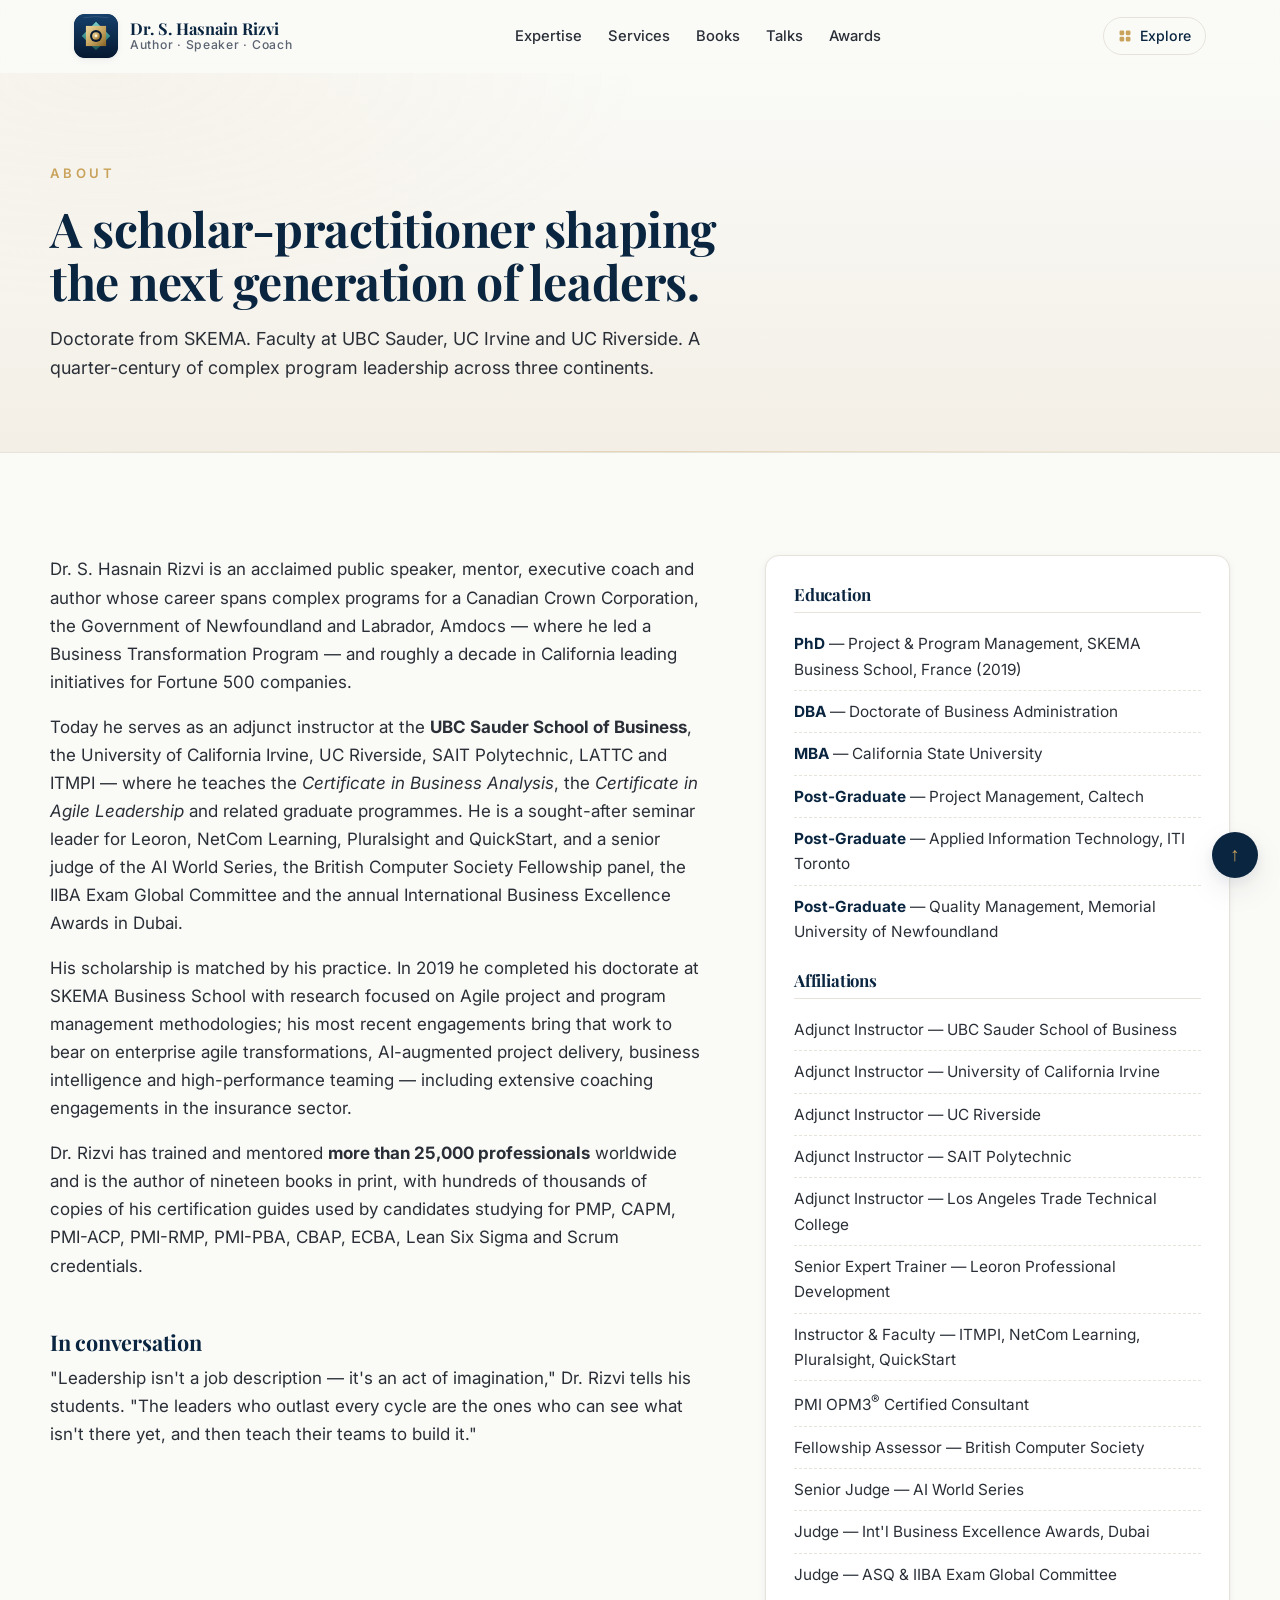
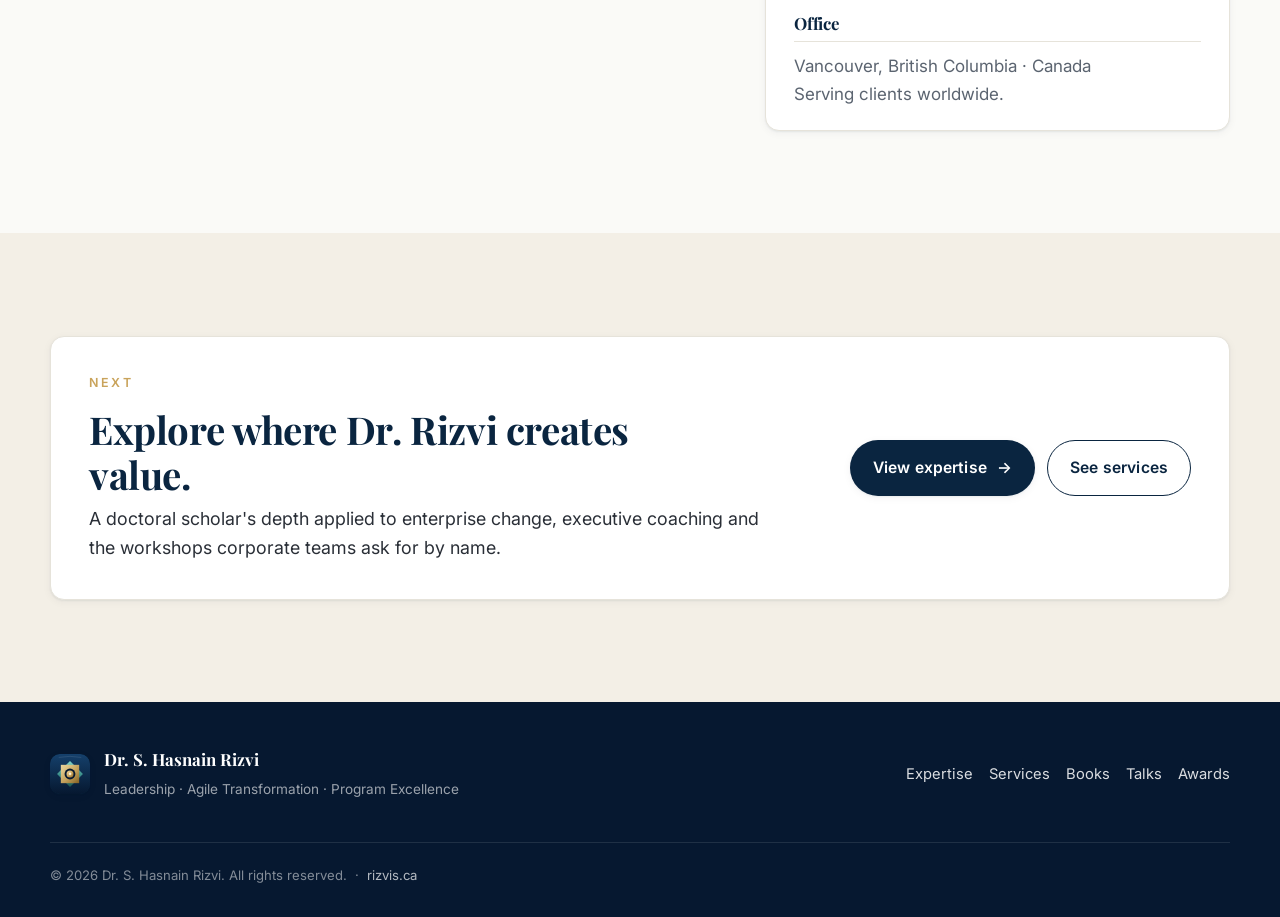
==== about.html @ 198a0bcc "Initial commit: Dr. S. Hasnain Rizvi professional website A 7-page static site for Dr. S. Hasnain Ri" ====
<!doctype html>
<html lang="en">
<head>
  <meta charset="utf-8" />
  <meta name="viewport" content="width=device-width, initial-scale=1, viewport-fit=cover" />
  <meta name="theme-color" content="#0a2540" />
  <title>About — Dr. S. Hasnain Rizvi</title>
  <meta name="description" content="The full biography of Dr. S. Hasnain Rizvi — doctoral scholar, executive coach and adjunct instructor at UBC Sauder, UC Irvine and UC Riverside." />
  <meta property="og:type" content="profile" />
  <meta property="og:title" content="About — Dr. S. Hasnain Rizvi" />
  <meta property="og:description" content="Scholar-practitioner shaping the next generation of leaders." />
  <meta property="og:url" content="https://rizvis.ca/about.html" />
  <meta property="og:image" content="https://rizvis.ca/assets/portrait.png" />
  <meta name="twitter:card" content="summary_large_image" />
  <link rel="icon" href="assets/logo.svg" />
  <link rel="preconnect" href="https://fonts.googleapis.com" />
  <link rel="preconnect" href="https://fonts.gstatic.com" crossorigin />
  <link href="https://fonts.googleapis.com/css2?family=Playfair+Display:wght@500;600;700;800&family=Inter:wght@300;400;500;600;700&display=swap" rel="stylesheet" />
  <link rel="stylesheet" href="styles.css" />
</head>
<body class="page-about">

<a class="skip" href="#main">Skip to main content</a>

<header class="nav" id="nav">
  <div class="nav__inner">
    <a class="brand" href="index.html" aria-label="Dr. S. Hasnain Rizvi — home">
      <span class="brand__mark"><img class="brand__mark__img" src="assets/logo.svg" alt="" aria-hidden="true" /></span>
      <span class="brand__text">
        <span class="brand__name">Dr. S. Hasnain Rizvi</span>
        <span class="brand__sub">Author &middot; Speaker &middot; Coach</span>
      </span>
    </a>
    <nav class="nav__links" aria-label="Primary">
      <a href="expertise.html">Expertise</a>
      <a href="services.html">Services</a>
      <a href="books.html">Books</a>
      <a href="talks.html">Talks</a>
      <a href="awards.html">Awards</a>
    </nav>
    <button class="nav__explore" type="button" aria-label="Open site explorer" aria-expanded="false" aria-controls="explore-overlay"><svg viewBox="0 0 18 18" aria-hidden="true"><rect x="2" y="2" width="6" height="6" rx="1.5"/><rect x="10" y="2" width="6" height="6" rx="1.5"/><rect x="2" y="10" width="6" height="6" rx="1.5"/><rect x="10" y="10" width="6" height="6" rx="1.5"/></svg><span class="nav__explore-label">Explore</span></button>
    <button class="nav__burger" aria-label="Open menu" aria-expanded="false" aria-controls="mobile-menu">
      <span></span><span></span><span></span>
    </button>
  </div>
  <div class="mobile-menu" id="mobile-menu" hidden>
    <a href="expertise.html">Expertise</a>
    <a href="services.html">Services</a>
    <a href="books.html">Books</a>
    <a href="talks.html">Talks</a>
    <a href="awards.html">Awards</a>
  </div>
</header>

<main id="main">

<section class="page-hero">
  <div class="page-hero__inner">
    <p class="eyebrow">About</p>
    <h1>A scholar-practitioner shaping the next generation of leaders.</h1>
    <p class="lead">Doctorate from SKEMA. Faculty at UBC Sauder, UC Irvine and UC Riverside. A quarter-century of complex program leadership across three continents.</p>
  </div>
</section>

<section class="section section--about">
  <div class="section__inner two-col">
    <div class="col-left">
      <p>
        Dr. S. Hasnain Rizvi is an acclaimed public speaker, mentor, executive coach and
        author whose career spans complex programs for a Canadian Crown Corporation,
        the Government of Newfoundland and Labrador, Amdocs — where he led a
        Business Transformation Program — and roughly a decade in California leading
        initiatives for Fortune 500 companies.
      </p>
      <p>
        Today he serves as an adjunct instructor at the <strong>UBC Sauder School of
        Business</strong>, the University of California Irvine, UC Riverside, SAIT
        Polytechnic, LATTC and ITMPI — where he teaches the <em>Certificate in
        Business Analysis</em>, the <em>Certificate in Agile Leadership</em> and
        related graduate programmes. He is a sought-after seminar leader for Leoron,
        NetCom Learning, Pluralsight and QuickStart, and a senior judge of the
        AI World Series, the British Computer Society Fellowship panel, the IIBA
        Exam Global Committee and the annual International Business Excellence
        Awards in Dubai.
      </p>
      <p>
        His scholarship is matched by his practice. In 2019 he completed his doctorate
        at SKEMA Business School with research focused on Agile project and program
        management methodologies; his most recent engagements bring that work to bear
        on enterprise agile transformations, AI-augmented project delivery, business
        intelligence and high-performance teaming — including extensive coaching
        engagements in the insurance sector.
      </p>
      <p>
        Dr. Rizvi has trained and mentored <strong>more than 25,000 professionals</strong>
        worldwide and is the author of nineteen books in print, with hundreds of
        thousands of copies of his certification guides used by candidates studying
        for PMP, CAPM, PMI-ACP, PMI-RMP, PMI-PBA, CBAP, ECBA, Lean Six Sigma and
        Scrum credentials.
      </p>

      <h3 class="subhead">In conversation</h3>
      <p>"Leadership isn't a job description — it's an act of imagination," Dr. Rizvi
      tells his students. "The leaders who outlast every cycle are the ones who can
      see what isn't there yet, and then teach their teams to build it."</p>
    </div>

    <aside class="col-right card">
      <h3 class="card__title">Education</h3>
      <ul class="card__list">
        <li><strong>PhD</strong> — Project &amp; Program Management, SKEMA Business School, France (2019)</li>
        <li><strong>DBA</strong> — Doctorate of Business Administration</li>
        <li><strong>MBA</strong> — California State University</li>
        <li><strong>Post-Graduate</strong> — Project Management, Caltech</li>
        <li><strong>Post-Graduate</strong> — Applied Information Technology, ITI Toronto</li>
        <li><strong>Post-Graduate</strong> — Quality Management, Memorial University of Newfoundland</li>
      </ul>

      <h3 class="card__title">Affiliations</h3>
      <ul class="card__list">
        <li>Adjunct Instructor — UBC Sauder School of Business</li>
        <li>Adjunct Instructor — University of California Irvine</li>
        <li>Adjunct Instructor — UC Riverside</li>
        <li>Adjunct Instructor — SAIT Polytechnic</li>
        <li>Adjunct Instructor — Los Angeles Trade Technical College</li>
        <li>Senior Expert Trainer — Leoron Professional Development</li>
        <li>Instructor &amp; Faculty — ITMPI, NetCom Learning, Pluralsight, QuickStart</li>
        <li>PMI OPM3<sup>®</sup> Certified Consultant</li>
        <li>Fellowship Assessor — British Computer Society</li>
        <li>Senior Judge — AI World Series</li>
        <li>Judge — Int'l Business Excellence Awards, Dubai</li>
        <li>Judge — ASQ &amp; IIBA Exam Global Committee</li>
      </ul>

      <h3 class="card__title">Office</h3>
      <p class="muted" style="margin:0">Vancouver, British Columbia &middot; Canada<br/>Serving clients worldwide.</p>
    </aside>
  </div>
</section>

<section class="section section--bigcta">
  <div class="section__inner bigcta">
    <div>
      <p class="section__eyebrow">Next</p>
      <h2 class="section__title">Explore where Dr. Rizvi creates value.</h2>
      <p class="lead">A doctoral scholar's depth applied to enterprise change, executive coaching and the workshops corporate teams ask for by name.</p>
    </div>
    <div class="bigcta__buttons">
      <a class="btn btn--primary" href="expertise.html">View expertise <span aria-hidden="true">→</span></a>
      <a class="btn btn--ghost" href="services.html">See services</a>
    </div>
  </div>
</section>

</main>

<footer class="footer">
  <div class="footer__inner">
    <div class="footer__brand">
      <span class="brand__mark"><img class="brand__mark__img" src="assets/logo.svg" alt="" aria-hidden="true" /></span>
      <div>
        <strong>Dr. S. Hasnain Rizvi</strong>
        <span>Leadership &middot; Agile Transformation &middot; Program Excellence</span>
      </div>
    </div>
    <nav class="footer__nav" aria-label="Footer">
      <a href="expertise.html">Expertise</a>
      <a href="services.html">Services</a>
      <a href="books.html">Books</a>
      <a href="talks.html">Talks</a>
      <a href="awards.html">Awards</a>
    </nav>
    <p class="footer__copy">© <span id="year">2026</span> Dr. S. Hasnain Rizvi. All rights reserved. &nbsp;·&nbsp; <a href="https://rizvis.ca/" target="_blank" rel="noopener">rizvis.ca</a></p>
  </div>
</footer>

<!-- EXPLORE OVERLAY -->
<div class="explore-overlay" id="explore-overlay" hidden role="dialog" aria-modal="true" aria-labelledby="explore-title">
  <div class="explore-overlay__backdrop" data-explore-close></div>
  <div class="explore-overlay__panel" role="document">
    <div class="explore-overlay__head">
      <p class="eyebrow">Explore</p>
      <h2 id="explore-title">A site organised the way Dr. Rizvi works.</h2>
      <button class="explore-overlay__close" type="button" data-explore-close aria-label="Close explorer">&times;</button>
    </div>
    <p class="explore-overlay__lede">Every chapter of the practice has its own page. Pick where you want to start.</p>
    <div class="explore-grid grid grid--3">      <a class="explore-card" href="services.html">
        <p class="eyebrow">Services</p>
        <h3>Five ways to engage.</h3>
        <p>Keynotes, corporate training, executive mentorship, advisory work and certification cohorts &mdash; tailored to your audience.</p>
        <span class="explore-card__link">See how to engage &rarr;</span>
      </a>
      <a class="explore-card" href="books.html">
        <p class="eyebrow">Books</p>
        <h3>Nineteen titles &amp; counting.</h3>
        <p>From <em>Appreciative Inquiry</em> and <em>Emotional Intelligence for PMs</em> to the industry-standard PMP, CAPM, PMI-RMP and ACP prep guides.</p>
        <span class="explore-card__link">Browse the library &rarr;</span>
      </a>
      <a class="explore-card" href="talks.html">
        <p class="eyebrow">Talks</p>
        <h3>On stage &amp; on screen.</h3>
        <p>Featured speaker at PMI Houston, JAH Talk Show, AI World Series, and a growing video archive on YouTube.</p>
        <span class="explore-card__link">Watch the talks &rarr;</span>
      </a>
      <a class="explore-card" href="expertise.html">
        <p class="eyebrow">Expertise</p>
        <h3>Where Dr. Rizvi creates value.</h3>
        <p>Leadership and culture, agile and digital transformation, program excellence, business analysis, risk and executive coaching.</p>
        <span class="explore-card__link">Map the practice &rarr;</span>
      </a>
      <a class="explore-card" href="awards.html">
        <p class="eyebrow">Awards</p>
        <h3>Recognised by the profession.</h3>
        <p>AI World Series, International Business Excellence Awards Dubai, British Computer Society Fellowship, PMI OPM3 consultant.</p>
        <span class="explore-card__link">See the recognition &rarr;</span>
      </a>
    </div>
  </div>
</div>


<button class="to-top" id="toTop" aria-label="Back to top" hidden>↑</button>
<script src="script.js" defer></script>
</body>
</html>
---- styles.css ----
/* ---------------------------------------------------------------
   Dr. S. Hasnain Rizvi — editorial professional theme
   --------------------------------------------------------------- */

:root {
  --navy:       #0a2540;
  --navy-2:     #112e4f;
  --navy-deep:  #061830;
  --gold:       #c9a35b;
  --gold-soft:  #e3c98e;
  --ink:        #15181d;
  --ink-soft:   #2a2f37;
  --muted:      #5b6470;
  --line:       #e6e3da;
  --paper:      #fafaf7;
  --paper-2:    #f3efe6;
  --white:      #ffffff;
  --shadow-sm:  0 1px 2px rgba(10,37,64,.06), 0 2px 8px rgba(10,37,64,.05);
  --shadow-md:  0 4px 14px rgba(10,37,64,.08), 0 12px 32px rgba(10,37,64,.08);
  --shadow-lg:  0 24px 60px rgba(10,37,64,.18);
  --radius:     14px;
  --radius-sm:  8px;
  --maxw:       1180px;
  --serif:      "Playfair Display", "Iowan Old Style", Georgia, "Times New Roman", serif;
  --sans:       "Inter", -apple-system, BlinkMacSystemFont, "Segoe UI", Roboto, "Helvetica Neue", Arial, sans-serif;
}

* { box-sizing: border-box; }
html { scroll-behavior: smooth; }
@media (prefers-reduced-motion: reduce) {
  html { scroll-behavior: auto; }
  * { animation: none !important; transition: none !important; }
}

body {
  margin: 0;
  background: var(--paper);
  color: var(--ink);
  font-family: var(--sans);
  font-size: 17px;
  line-height: 1.65;
  -webkit-font-smoothing: antialiased;
  text-rendering: optimizeLegibility;
}

img, iframe { max-width: 100%; display: block; }
a { color: var(--navy); text-decoration: none; transition: color .2s ease; }
a:hover { color: var(--gold); }

:focus-visible {
  outline: 2px solid var(--gold);
  outline-offset: 3px;
  border-radius: 4px;
}

.skip {
  position: absolute; left: -9999px; top: auto;
  background: var(--navy); color: var(--white);
  padding: 10px 14px; border-radius: 6px;
  z-index: 1000;
}
.skip:focus { left: 16px; top: 16px; }

/* ---------- Typography ---------- */
h1, h2, h3 { font-family: var(--serif); font-weight: 700; color: var(--navy); letter-spacing: -0.01em; }
h1 { font-size: clamp(2.2rem, 4.6vw, 3.6rem); line-height: 1.08; margin: 0 0 .6em; }
h2 { font-size: clamp(1.7rem, 3vw, 2.4rem); line-height: 1.15; margin: 0 0 .5em; }
h3 { font-size: 1.25rem; line-height: 1.3; margin: 0 0 .4em; }
p  { margin: 0 0 1em; color: var(--ink-soft); }
.lead { font-size: 1.12rem; color: var(--ink-soft); max-width: 62ch; }
.muted { color: var(--muted); }
.accent { color: var(--gold); }
em { font-style: italic; color: inherit; }

/* ---------- Layout helpers ---------- */
.section { padding: clamp(56px, 8vw, 110px) 24px; position: relative; }
.section__inner { max-width: var(--maxw); margin: 0 auto; }
.section__eyebrow {
  font-family: var(--sans); font-size: .78rem;
  letter-spacing: .22em; text-transform: uppercase;
  color: var(--gold); font-weight: 600;
  margin: 0 0 14px;
}
.section__title { max-width: 22ch; }
.subhead { margin-top: 48px; font-family: var(--serif); font-size: 1.35rem; color: var(--navy); }

.two-col {
  display: grid; gap: clamp(28px, 5vw, 64px);
  grid-template-columns: 1.4fr 1fr; align-items: start;
}
.two-col--reverse { grid-template-columns: 1.1fr 1fr; }
@media (max-width: 880px) {
  .two-col, .two-col--reverse { grid-template-columns: 1fr; }
}

/* ---------- Navigation ---------- */
.nav {
  position: sticky; top: 0; z-index: 50;
  background: rgba(250,250,247,.85);
  backdrop-filter: saturate(160%) blur(10px);
  -webkit-backdrop-filter: saturate(160%) blur(10px);
  border-bottom: 1px solid transparent;
  transition: background .25s ease, border-color .25s ease, box-shadow .25s ease;
}
.nav.is-scrolled {
  background: rgba(250,250,247,.94);
  border-bottom-color: var(--line);
  box-shadow: var(--shadow-sm);
}
.nav__inner {
  max-width: var(--maxw);
  margin: 0 auto;
  display: flex; align-items: center; justify-content: space-between;
  padding: 14px 24px;
  gap: 24px;
}
.brand {
  display: inline-flex; align-items: center; gap: 12px; color: var(--navy);
}
.brand__mark {
  display: inline-grid; place-items: center;
  width: 44px; height: 44px;
  border-radius: 11px;
  background: var(--navy); /* fallback in case SVG fails to load */
  box-shadow: var(--shadow-sm);
  overflow: hidden;
  flex-shrink: 0;
}
.brand__mark__img {
  width: 100%; height: 100%; display: block;
}
.brand__text { display: flex; flex-direction: column; line-height: 1.1; }
.brand__name { font-family: var(--serif); font-weight: 700; font-size: 1.02rem; color: var(--navy); }
.brand__sub { font-size: .76rem; letter-spacing: .06em; color: var(--muted); font-weight: 500; }

.nav__links { display: flex; align-items: center; gap: 26px; }
.nav__links a {
  font-size: .92rem; font-weight: 500; color: var(--ink-soft);
  position: relative;
}
.nav__links a:hover { color: var(--navy); }
.nav__links a::after {
  content: ""; position: absolute; left: 0; right: 0; bottom: -8px;
  height: 2px; background: var(--gold); transform: scaleX(0); transform-origin: left;
  transition: transform .25s ease;
}
.nav__links a:hover::after { transform: scaleX(1); }

.nav__cta {
  background: var(--navy); color: var(--white) !important;
  padding: 10px 18px; border-radius: 999px;
  font-weight: 600 !important; font-size: .9rem;
}
.nav__cta::after { display: none; }
.nav__cta:hover { background: var(--navy-2); }

.nav__explore {
  display: inline-flex; align-items: center; gap: 8px;
  height: 38px; padding: 0 14px;
  background: transparent; color: var(--navy);
  border: 1px solid var(--line); border-radius: 999px;
  cursor: pointer; font: inherit; font-size: .88rem; font-weight: 500;
  transition: background .2s ease, border-color .2s ease, color .2s ease;
}
.nav__explore:hover { background: var(--navy); color: var(--white); border-color: var(--navy); }
.nav__explore:hover svg { fill: var(--gold); }
.nav__explore svg { width: 14px; height: 14px; fill: var(--gold); transition: fill .2s ease; }
.nav__explore[aria-expanded="true"] { background: var(--navy); color: var(--white); }
.nav__explore[aria-expanded="true"] svg { fill: var(--gold); }

.nav__burger {
  display: none; background: none; border: 0;
  width: 40px; height: 40px; cursor: pointer; padding: 8px;
}
.nav__burger span {
  display: block; height: 2px; background: var(--navy);
  margin: 5px 0; transition: transform .25s ease, opacity .25s ease;
}
.nav__burger[aria-expanded="true"] span:nth-child(1) { transform: translateY(7px) rotate(45deg); }
.nav__burger[aria-expanded="true"] span:nth-child(2) { opacity: 0; }
.nav__burger[aria-expanded="true"] span:nth-child(3) { transform: translateY(-7px) rotate(-45deg); }

@media (max-width: 880px) {
  .nav__links { display: none; }
  .nav__burger { display: block; }
  .nav__explore-label { display: none; }
  .nav__explore { padding: 0 10px; height: 36px; }
}

.mobile-menu {
  position: fixed; inset: 64px 0 auto 0;
  background: var(--paper);
  border-bottom: 1px solid var(--line);
  padding: 12px 24px 24px;
  display: flex; flex-direction: column; gap: 4px;
  box-shadow: var(--shadow-md);
  z-index: 49;
}
.mobile-menu[hidden] { display: none; }
.mobile-menu a {
  display: block; padding: 14px 4px; font-size: 1.05rem;
  color: var(--ink); border-bottom: 1px solid var(--line);
}
.mobile-menu a:last-child { border-bottom: 0; }
.mobile-menu__cta {
  margin-top: 12px; text-align: center;
  background: var(--navy); color: var(--white) !important;
  border-radius: 999px; padding: 14px 18px !important; border: 0 !important;
}

/* ---------- Buttons ---------- */
.btn {
  display: inline-flex; align-items: center; gap: 10px;
  padding: 14px 22px; border-radius: 999px;
  font-weight: 600; font-size: .98rem; letter-spacing: .01em;
  cursor: pointer; border: 1px solid transparent;
  transition: transform .15s ease, background .2s ease, color .2s ease, border-color .2s ease, box-shadow .2s ease;
}
.btn--primary { background: var(--navy); color: var(--white); box-shadow: var(--shadow-sm); }
.btn--primary:hover { background: var(--gold); color: var(--navy); transform: translateY(-1px); }
.btn--ghost { background: transparent; color: var(--navy); border-color: var(--navy); }
.btn--ghost:hover { background: var(--navy); color: var(--white); }
.btn--lg { padding: 16px 26px; font-size: 1rem; }
.btn--small { padding: 9px 14px; font-size: .85rem; border-radius: 8px; }
.btn--small.btn--ghost { padding: 8px 13px; }

/* ---------- HERO ---------- */
.hero {
  position: relative;
  padding: clamp(56px, 9vw, 120px) 24px clamp(56px, 8vw, 110px);
  overflow: hidden;
  background:
    radial-gradient(1100px 540px at 8% 0%, rgba(201,163,91,.12), transparent 60%),
    radial-gradient(900px 540px at 100% 100%, rgba(10,37,64,.07), transparent 60%),
    linear-gradient(180deg, var(--paper) 0%, var(--paper-2) 100%);
}
.hero__bg {
  position: absolute; inset: 0;
  background-image:
    linear-gradient(transparent 95%, rgba(10,37,64,.06) 95%),
    linear-gradient(90deg, transparent 95%, rgba(10,37,64,.06) 95%);
  background-size: 60px 60px;
  mask-image: radial-gradient(60% 60% at 50% 40%, #000 60%, transparent 100%);
  -webkit-mask-image: radial-gradient(60% 60% at 50% 40%, #000 60%, transparent 100%);
  pointer-events: none;
  opacity: .55;
}
.hero__inner {
  max-width: var(--maxw); margin: 0 auto;
  display: grid; grid-template-columns: 1.3fr 1fr; gap: clamp(36px, 6vw, 80px);
  align-items: center; position: relative;
}
@media (max-width: 940px) { .hero__inner { grid-template-columns: 1fr; } }

.eyebrow {
  font-family: var(--sans);
  font-size: .82rem; letter-spacing: .26em; text-transform: uppercase;
  color: var(--gold); font-weight: 600; margin: 0 0 18px;
}
.hero__title { color: var(--navy); }
.hero__lede { font-size: 1.18rem; color: var(--ink-soft); max-width: 60ch; margin-top: 6px; }
.hero__cta { display: flex; flex-wrap: wrap; gap: 14px; margin: 28px 0 22px; }
.hero__badges {
  list-style: none; padding: 0; margin: 18px 0 0;
  display: flex; flex-wrap: wrap; gap: 8px 18px;
  font-size: .9rem; color: var(--muted);
}
.hero__badges li { position: relative; padding-left: 14px; }
.hero__badges li::before {
  content: ""; position: absolute; left: 0; top: 9px;
  width: 6px; height: 6px; background: var(--gold); border-radius: 50%;
}

.hero__portrait { display: grid; place-items: center; }
.portrait {
  position: relative;
  width: min(420px, 100%); aspect-ratio: 4/5;
  border-radius: 18px;
  background:
    linear-gradient(160deg, var(--navy-2), var(--navy) 60%, var(--navy-deep));
  box-shadow: var(--shadow-lg);
  overflow: hidden;
  isolation: isolate;
}
.portrait img {
  width: 100%; height: 100%; object-fit: cover;
  filter: contrast(1.02) saturate(1.02);
}
.portrait__ring {
  position: absolute; inset: -8px;
  border-radius: 22px;
  border: 1px solid rgba(201,163,91,.55);
  z-index: -1;
  background: linear-gradient(160deg, rgba(201,163,91,.2), transparent 60%);
}

/* ---------- STATS strip ---------- */
.stats {
  background: var(--navy);
  color: var(--white);
  padding: 28px 24px;
}
.stats__inner {
  max-width: var(--maxw); margin: 0 auto;
  display: grid; grid-template-columns: repeat(5, 1fr); gap: 24px;
  text-align: center;
}
.stat strong {
  display: block; font-family: var(--serif);
  font-size: clamp(1.4rem, 2.6vw, 2rem);
  color: var(--gold); margin-bottom: 4px;
}
.stat span { color: rgba(255,255,255,.78); font-size: .9rem; }
@media (max-width: 900px) {
  .stats__inner { grid-template-columns: repeat(2, 1fr); gap: 18px; }
}
@media (max-width: 480px) {
  .stats__inner { grid-template-columns: 1fr; }
}

/* ---------- ABOUT ---------- */
.section--about { background: var(--paper); }
.card {
  background: var(--white);
  border: 1px solid var(--line);
  border-radius: var(--radius);
  padding: 28px 28px 22px;
  box-shadow: var(--shadow-sm);
}
.card__title {
  font-family: var(--serif); color: var(--navy);
  font-size: 1.05rem; margin: 18px 0 10px;
  padding-bottom: 6px; border-bottom: 1px solid var(--line);
}
.card__title:first-child { margin-top: 0; }
.card__list { list-style: none; padding: 0; margin: 0 0 8px; }
.card__list li {
  padding: 8px 0; border-bottom: 1px dashed var(--line);
  font-size: .96rem; color: var(--ink-soft);
}
.card__list li:last-child { border-bottom: 0; }
.card__list strong { color: var(--navy); }

/* ---------- EXPERTISE ---------- */
.section--expertise { background: var(--paper-2); }
.grid { display: grid; gap: 22px; }
.grid--3 { grid-template-columns: repeat(3, 1fr); }
@media (max-width: 900px) { .grid--3 { grid-template-columns: 1fr 1fr; } }
@media (max-width: 600px) { .grid--3 { grid-template-columns: 1fr; } }

.tile {
  background: var(--white); border-radius: var(--radius);
  padding: 28px 26px; border: 1px solid var(--line);
  box-shadow: var(--shadow-sm);
  transition: transform .25s ease, box-shadow .25s ease, border-color .25s ease;
  position: relative; overflow: hidden;
}
.tile::before {
  content: ""; position: absolute; top: 0; left: 0; right: 0; height: 3px;
  background: linear-gradient(90deg, var(--gold), transparent 70%);
  transform: scaleX(0); transform-origin: left; transition: transform .3s ease;
}
.tile:hover { transform: translateY(-3px); box-shadow: var(--shadow-md); border-color: rgba(201,163,91,.4); }
.tile:hover::before { transform: scaleX(1); }
.tile h3 { font-family: var(--serif); color: var(--navy); margin-bottom: 8px; }
.tile p { color: var(--ink-soft); margin: 0; font-size: .98rem; }

.chips {
  list-style: none; padding: 0; margin: 0;
  display: flex; flex-wrap: wrap; gap: 8px;
}
.chips li {
  background: var(--white);
  border: 1px solid var(--line);
  color: var(--navy);
  font-size: .82rem; font-weight: 500;
  padding: 7px 12px; border-radius: 999px;
  letter-spacing: .02em;
}

/* Grouped certification list — Expertise page */
.certs { margin-top: 18px; display: grid; gap: 20px; }
.cert-group { display: grid; gap: 8px; }
.cert-group__label {
  font-family: var(--sans);
  font-size: .72rem; letter-spacing: .22em; text-transform: uppercase;
  color: var(--gold); font-weight: 600;
  margin: 0; padding-bottom: 6px;
  border-bottom: 1px solid var(--line);
}

/* ---------- SERVICES ---------- */
.section--services { background: var(--paper); }
.services {
  display: grid; grid-template-columns: repeat(2, 1fr); gap: 22px;
  margin-top: 28px;
}
@media (max-width: 800px) { .services { grid-template-columns: 1fr; } }
.service {
  background: linear-gradient(180deg, var(--white), #fbfaf5);
  border: 1px solid var(--line);
  border-radius: var(--radius);
  padding: 30px 28px;
  box-shadow: var(--shadow-sm);
  position: relative;
  transition: transform .25s ease, box-shadow .25s ease;
}
.service:hover { transform: translateY(-3px); box-shadow: var(--shadow-md); }
.service__num {
  font-family: var(--serif); font-weight: 700;
  color: var(--gold); font-size: 1rem; letter-spacing: .04em;
  display: block; margin-bottom: 8px;
}
.service h3 { color: var(--navy); margin-bottom: 8px; font-size: 1.2rem; }
.service p { color: var(--ink-soft); margin: 0 0 14px; }
.link {
  color: var(--navy); font-weight: 600; font-size: .95rem;
  border-bottom: 1px solid var(--gold);
  padding-bottom: 1px;
}
.link:hover { color: var(--gold); }
.link--lg { font-size: 1.05rem; }

.topics {
  margin-top: 56px;
  background: var(--white);
  border: 1px solid var(--line);
  border-radius: var(--radius);
  padding: 32px 30px;
  box-shadow: var(--shadow-sm);
}
.topic-grid {
  list-style: none; padding: 0; margin: 12px 0 0;
  display: grid; grid-template-columns: repeat(3, 1fr); gap: 8px 22px;
  font-size: .95rem;
}
.topic-grid li {
  color: var(--ink-soft); padding: 8px 0 8px 22px; position: relative;
  border-bottom: 1px dashed var(--line);
}
.topic-grid li::before {
  content: ""; position: absolute; left: 0; top: 14px;
  width: 8px; height: 8px; border: 2px solid var(--gold);
  border-radius: 50%;
}
@media (max-width: 800px) { .topic-grid { grid-template-columns: 1fr 1fr; } }
@media (max-width: 480px) { .topic-grid { grid-template-columns: 1fr; } }

/* ---------- BOOKS ---------- */
.section--books { background: var(--paper-2); }
.books {
  display: grid; grid-template-columns: repeat(3, 1fr); gap: 28px;
  margin-top: 28px;
}
@media (max-width: 980px) { .books { grid-template-columns: 1fr 1fr; } }
@media (max-width: 640px)  { .books { grid-template-columns: 1fr; } }

.book {
  background: var(--white); border: 1px solid var(--line);
  border-radius: var(--radius); overflow: hidden;
  box-shadow: var(--shadow-sm);
  display: flex; flex-direction: column;
  transition: transform .25s ease, box-shadow .25s ease;
}
.book:hover { transform: translateY(-4px); box-shadow: var(--shadow-md); }

.book__cover {
  aspect-ratio: 5/7;
  display: grid; place-items: center;
  position: relative; overflow: hidden;
  color: var(--white);
  padding: 22px;
  text-align: center;
}

/* Image-based book covers (real Amazon / Google Books / FriesenPress covers) */
.book__cover-link {
  display: block;
  aspect-ratio: 2/3;
  background:
    radial-gradient(120% 80% at 30% 0%, rgba(201,163,91,.18), transparent 60%),
    linear-gradient(160deg, #0e2546 0%, #061830 90%);
  position: relative; overflow: hidden;
  transition: transform .35s ease;
}
.book:hover .book__cover-link { transform: translateY(-2px); }
.book__cover-img {
  position: absolute; inset: 0;
  width: 100%; height: 100%;
  object-fit: contain;
  padding: 14px 14px 18px;
  filter: drop-shadow(0 8px 18px rgba(0,0,0,.45));
  transition: transform .35s ease;
}
.book:hover .book__cover-img { transform: scale(1.02); }

/* Unified grid for the complete library: auto-fits 4 → 3 → 2 → 1 columns */
.books--all {
  display: grid;
  grid-template-columns: repeat(auto-fill, minmax(240px, 1fr));
  gap: 22px;
  margin-bottom: 36px;
}
.books--all .book__body h3 { font-size: 1.02rem; line-height: 1.25; }
.books--all .book__body p  { font-size: .9rem; }
.books--all .book__body .muted { font-size: .78rem; }
.book__cover[data-cover="appreciative"] {
  background:
    radial-gradient(120% 80% at 20% 0%, rgba(201,163,91,.45), transparent 60%),
    linear-gradient(160deg, #1a3a66 0%, #0a2540 70%);
}
.book__cover[data-cover="capm"] {
  background:
    radial-gradient(120% 80% at 100% 100%, rgba(201,163,91,.4), transparent 60%),
    linear-gradient(160deg, #4a2230 0%, #2a0e1c 80%);
}
.book__cover[data-cover="pba"] {
  background:
    radial-gradient(120% 80% at 0% 100%, rgba(201,163,91,.35), transparent 60%),
    linear-gradient(160deg, #244336 0%, #0e2a20 80%);
}
.book__cover[data-cover="ei"] {
  background:
    radial-gradient(120% 80% at 100% 0%, rgba(201,163,91,.4), transparent 60%),
    linear-gradient(160deg, #3a2a52 0%, #1c1230 80%);
}
.book__cover[data-cover="lean"] {
  background:
    radial-gradient(120% 80% at 0% 0%, rgba(201,163,91,.45), transparent 60%),
    linear-gradient(160deg, #1f3b3f 0%, #0c2225 80%);
}
.book__cover[data-cover="pmp"] {
  background:
    radial-gradient(120% 80% at 100% 0%, rgba(201,163,91,.4), transparent 60%),
    linear-gradient(160deg, #4d3520 0%, #251806 80%);
}
.book__cover[data-cover="acp"] {
  background:
    radial-gradient(120% 80% at 0% 100%, rgba(201,163,91,.4), transparent 60%),
    linear-gradient(160deg, #2a4a3a 0%, #0e2218 80%);
}
.book__cover[data-cover="rmp"] {
  background:
    radial-gradient(120% 80% at 50% 100%, rgba(201,163,91,.4), transparent 60%),
    linear-gradient(160deg, #3a2230 0%, #1a0c18 80%);
}
.book__spine {
  position: absolute; left: 14px; top: 14px; bottom: 14px;
  width: 6px; border-radius: 4px;
  background: linear-gradient(180deg, var(--gold), rgba(201,163,91,.4));
}
.book__label {
  display: flex; flex-direction: column; gap: 10px;
  align-items: center;
}
.book__label strong {
  font-family: var(--serif); font-size: 1.6rem; line-height: 1.1;
  color: var(--white); letter-spacing: -.005em;
}
.book__series {
  font-size: .72rem; letter-spacing: .3em; text-transform: uppercase;
  color: var(--gold-soft); font-weight: 600;
}
.book__author {
  font-size: .82rem; letter-spacing: .12em; text-transform: uppercase;
  color: rgba(255,255,255,.78); margin-top: 6px;
}

.book__body { padding: 22px 22px 24px; display: flex; flex-direction: column; gap: 8px; flex: 1; }
.book__body h3 { color: var(--navy); margin-bottom: 2px; font-size: 1.15rem; }
.book__body p { color: var(--ink-soft); font-size: .95rem; }
.book__body .muted { font-size: .82rem; letter-spacing: .04em; }
.book__links { display: flex; flex-wrap: wrap; gap: 8px; margin-top: auto; padding-top: 8px; }

.all-books { margin-top: 28px; text-align: center; }

/* ---------- MEDIA ---------- */
.section--media { background: var(--paper); }
.media-grid {
  display: grid; gap: 22px; grid-template-columns: repeat(3, 1fr);
  margin-top: 28px;
}
@media (max-width: 980px) { .media-grid { grid-template-columns: 1fr 1fr; } }
@media (max-width: 620px)  { .media-grid { grid-template-columns: 1fr; } }

.media-card {
  margin: 0; background: var(--white);
  border: 1px solid var(--line); border-radius: var(--radius);
  overflow: hidden; box-shadow: var(--shadow-sm);
}
.media-card__frame {
  position: relative; aspect-ratio: 16/9; background: #000;
  display: block;
}
.media-card__frame iframe {
  position: absolute; inset: 0; width: 100%; height: 100%; border: 0;
}
.media-card__frame--link img {
  position: absolute; inset: 0; width: 100%; height: 100%;
  object-fit: cover; transition: transform .35s ease, filter .35s ease;
}
.media-card__frame--link:hover img { transform: scale(1.03); filter: brightness(1.05); }
.media-card__play {
  position: absolute; top: 50%; left: 50%;
  transform: translate(-50%, -50%);
  width: 64px; height: 64px; border-radius: 50%;
  display: grid; place-items: center;
  background: rgba(10,37,64,.78); color: var(--gold);
  font-size: 1.4rem; padding-left: 4px;
  box-shadow: 0 8px 24px rgba(0,0,0,.4);
  transition: background .2s ease, transform .2s ease;
}
.media-card__frame--link:hover .media-card__play {
  background: var(--gold); color: var(--navy); transform: translate(-50%, -50%) scale(1.05);
}
.media-card figcaption {
  padding: 16px 18px 18px; display: flex; flex-direction: column; gap: 4px;
}
.media-card figcaption strong { color: var(--navy); font-family: var(--serif); font-size: 1.05rem; }
.media-card figcaption span { color: var(--muted); font-size: .88rem; }

.media-links { display: flex; flex-wrap: wrap; gap: 10px; justify-content: center; margin-top: 28px; }
.pill {
  display: inline-block; padding: 9px 16px; border-radius: 999px;
  background: var(--white); border: 1px solid var(--line);
  color: var(--navy); font-weight: 600; font-size: .9rem;
}
.pill:hover { background: var(--navy); color: var(--white); border-color: var(--navy); }

/* ---------- RECOGNITION ---------- */
.section--recognition { background: var(--paper-2); }
.logos {
  list-style: none; padding: 0; margin: 24px 0 40px;
  display: grid; grid-template-columns: repeat(4, 1fr); gap: 0;
  border-top: 1px solid var(--line);
  border-left: 1px solid var(--line);
}
.logos li {
  padding: 22px 18px; border-right: 1px solid var(--line); border-bottom: 1px solid var(--line);
  background: var(--white);
  display: grid; place-items: center;
  font-family: var(--serif); color: var(--navy); font-weight: 600;
  font-size: .98rem; text-align: center;
  letter-spacing: .01em;
}
@media (max-width: 900px) { .logos { grid-template-columns: repeat(2, 1fr); } }

.quotes {
  display: grid; gap: 22px; grid-template-columns: repeat(3, 1fr);
}
@media (max-width: 980px) { .quotes { grid-template-columns: 1fr; } }
.quotes blockquote {
  margin: 0; background: var(--white); border-radius: var(--radius);
  padding: 28px 28px 24px; border: 1px solid var(--line);
  box-shadow: var(--shadow-sm); position: relative;
}
.quotes blockquote::before {
  content: "\201C"; position: absolute; top: -4px; left: 16px;
  font-family: var(--serif); font-size: 4.6rem; color: var(--gold);
  line-height: 1;
}
.quotes blockquote p {
  font-family: var(--serif); font-size: 1.08rem; line-height: 1.5;
  color: var(--ink); margin: 14px 0 14px;
}
.quotes blockquote cite {
  font-style: normal; color: var(--muted); font-size: .88rem; letter-spacing: .02em;
}

/* ---------- HIRE / CONTACT ---------- */
.section--hire {
  background: linear-gradient(180deg, var(--paper) 0%, var(--paper-2) 100%);
}
.hire-form {
  margin-top: 24px;
  background: var(--white);
  border: 1px solid var(--line);
  border-radius: var(--radius);
  padding: 28px;
  box-shadow: var(--shadow-sm);
}
.hire-form .row {
  display: grid; grid-template-columns: 1fr 1fr; gap: 16px;
}
@media (max-width: 640px) { .hire-form .row { grid-template-columns: 1fr; } }
.hire-form label {
  display: flex; flex-direction: column; gap: 6px;
  margin-bottom: 14px; font-size: .9rem; font-weight: 500; color: var(--ink-soft);
}
.hire-form label.full { grid-column: 1 / -1; }
.hire-form label em { color: var(--gold); font-style: normal; }
.hire-form input,
.hire-form select,
.hire-form textarea {
  font: inherit; color: var(--ink);
  padding: 12px 14px; border: 1px solid var(--line);
  border-radius: var(--radius-sm); background: var(--paper);
  transition: border-color .15s ease, background .15s ease, box-shadow .15s ease;
}
.hire-form input:focus,
.hire-form select:focus,
.hire-form textarea:focus {
  outline: none; border-color: var(--navy);
  background: var(--white);
  box-shadow: 0 0 0 4px rgba(10,37,64,.08);
}
.hire-form textarea { resize: vertical; min-height: 140px; }
.hire-form .check {
  flex-direction: row; align-items: center; gap: 10px;
  font-size: .9rem; color: var(--ink-soft);
  margin: 4px 0 18px;
}
.hire-form .check input { width: 18px; height: 18px; }
.form-note { margin: 14px 0 0; font-size: .92rem; color: var(--muted); }
.form-note.is-success { color: #2a6a3c; }
.form-note.is-error   { color: #a4322a; }

.card--contact .contact-link { color: var(--navy); font-weight: 600; }
.card--contact .contact-link:hover { color: var(--gold); }
.socials { list-style: none; padding: 0; margin: 0; display: flex; flex-wrap: wrap; gap: 8px 14px; }
.socials a {
  display: inline-block; padding: 6px 12px;
  border: 1px solid var(--line); border-radius: 999px;
  font-size: .85rem; color: var(--navy); background: var(--paper);
}
.socials a:hover { background: var(--navy); color: var(--white); border-color: var(--navy); }

/* ---------- FOOTER ---------- */
.footer {
  background: var(--navy-deep); color: rgba(255,255,255,.8);
  padding: 44px 24px 30px;
}
.footer__inner {
  max-width: var(--maxw); margin: 0 auto;
  display: grid; gap: 24px;
  grid-template-columns: 1.4fr 1fr;
  align-items: center;
}
@media (max-width: 800px) { .footer__inner { grid-template-columns: 1fr; text-align: center; } }
.footer__brand { display: flex; align-items: center; gap: 14px; }
.footer__brand .brand__mark { width: 40px; height: 40px; border-radius: 10px; }
.footer__brand strong { display: block; color: var(--white); font-family: var(--serif); font-size: 1.05rem; }
.footer__brand span { color: rgba(255,255,255,.6); font-size: .85rem; }
.footer__nav { display: flex; flex-wrap: wrap; gap: 16px; justify-content: flex-end; }
.footer__nav a { color: rgba(255,255,255,.85); font-size: .92rem; }
.footer__nav a:hover { color: var(--gold); }
.footer__copy {
  grid-column: 1 / -1; margin: 16px 0 0; padding-top: 22px;
  border-top: 1px solid rgba(255,255,255,.1);
  font-size: .82rem; color: rgba(255,255,255,.5);
}
.footer__copy a { color: rgba(255,255,255,.7); }
.footer__copy a:hover { color: var(--gold); }

/* ---------- Back to top ---------- */
.to-top {
  position: fixed; right: 22px; bottom: 22px;
  width: 46px; height: 46px; border-radius: 50%;
  background: var(--navy); color: var(--gold);
  border: 0; cursor: pointer; box-shadow: var(--shadow-md);
  font-size: 1.2rem; line-height: 1;
  display: grid; place-items: center;
  transition: transform .2s ease, background .2s ease, opacity .2s ease;
  z-index: 40;
}
.to-top:hover { background: var(--gold); color: var(--navy); transform: translateY(-2px); }

/* ---------- Reveal-on-scroll ---------- */
/* Soft fade only — never fully hide content, so screenshots and quick scrollers are unaffected. */
.reveal { opacity: .25; transform: translateY(8px); transition: opacity .6s ease, transform .6s ease; }
.reveal.is-in { opacity: 1; transform: translateY(0); }
@media (prefers-reduced-motion: reduce) { .reveal { opacity: 1; transform: none; } }

/* ---------- Explore overlay ---------- */
.explore-overlay {
  position: fixed; inset: 0; z-index: 100;
  display: grid; place-items: start center;
  padding: 60px 20px 40px;
  animation: explore-fade .25s ease;
}
.explore-overlay[hidden] { display: none; }
.explore-overlay__backdrop {
  position: absolute; inset: 0;
  background: rgba(6, 24, 48, 0.78);
  backdrop-filter: blur(10px);
  -webkit-backdrop-filter: blur(10px);
}
.explore-overlay__panel {
  position: relative; z-index: 1;
  width: min(1100px, 100%);
  max-height: calc(100vh - 100px); overflow: auto;
  background: var(--paper);
  border-radius: 18px;
  padding: 34px 36px 36px;
  box-shadow: 0 30px 80px rgba(0,0,0,.45);
}
.explore-overlay__head {
  display: grid; grid-template-columns: 1fr auto;
  align-items: start; gap: 16px;
  border-bottom: 1px solid var(--line);
  padding-bottom: 18px; margin-bottom: 22px;
}
.explore-overlay__head .eyebrow {
  grid-column: 1; margin: 0 0 4px;
}
.explore-overlay__head h2 {
  grid-column: 1; grid-row: 2;
  font-family: var(--serif); font-size: clamp(1.4rem, 2.4vw, 1.9rem);
  color: var(--navy); margin: 0; max-width: 30ch;
}
.explore-overlay__close {
  grid-column: 2; grid-row: 1 / span 2; align-self: start;
  width: 42px; height: 42px; border-radius: 50%;
  background: var(--navy); color: var(--white);
  border: 0; cursor: pointer; font-size: 1.4rem; line-height: 1;
  transition: background .2s ease, color .2s ease, transform .2s ease;
}
.explore-overlay__close:hover { background: var(--gold); color: var(--navy); transform: rotate(90deg); }
.explore-overlay__lede {
  color: var(--ink-soft); max-width: 60ch; margin: 0 0 22px;
}
@keyframes explore-fade {
  from { opacity: 0; }
  to   { opacity: 1; }
}
@media (max-width: 640px) {
  .explore-overlay { padding: 24px 12px; }
  .explore-overlay__panel { padding: 22px 22px 26px; }
}

/* ---------- Active nav state ---------- */
.nav__links a[aria-current="page"] { color: var(--navy); font-weight: 600; }
.nav__links a[aria-current="page"]::after { transform: scaleX(1); }
.nav__cta[aria-current="page"] { background: var(--gold); color: var(--navy) !important; }
.mobile-menu a[aria-current="page"] { color: var(--gold); font-weight: 600; }

/* ---------- Page hero (sub-page banners) ---------- */
.page-hero {
  background:
    radial-gradient(900px 380px at 8% 0%, rgba(201,163,91,.08), transparent 60%),
    linear-gradient(180deg, var(--paper) 0%, var(--paper-2) 100%);
  padding: clamp(56px, 7vw, 100px) 24px clamp(28px, 4vw, 56px);
  border-bottom: 1px solid var(--line);
  position: relative; overflow: hidden;
}
.page-hero::after {
  content: ""; position: absolute; bottom: 0; left: 0; right: 0; height: 1px;
  background: linear-gradient(90deg, transparent, var(--gold), transparent);
  opacity: .35;
}
.page-hero__inner {
  max-width: var(--maxw); margin: 0 auto; position: relative;
}
.page-hero h1 {
  font-family: var(--serif); font-weight: 700;
  font-size: clamp(2rem, 3.8vw, 3rem); line-height: 1.1;
  color: var(--navy); margin: 6px 0 16px; max-width: 22ch;
  letter-spacing: -0.01em;
}
.page-hero .lead { font-size: 1.12rem; max-width: 60ch; }

/* ---------- Home: Closing CTA ---------- */
.section--closing { background: var(--navy-deep); color: var(--white); }
.section--closing .section__eyebrow { color: var(--gold); }
.section--closing .section__title { color: var(--white); max-width: 24ch; }
.section--closing .lead { color: rgba(255,255,255,.82); max-width: 60ch; }
.closing-cta {
  display: grid; gap: 14px;
  text-align: left; padding: 12px 0;
}
.closing-cta__buttons {
  display: flex; flex-wrap: wrap; gap: 14px;
  margin-top: 14px;
}
.section--closing .btn--ghost { color: var(--white); border-color: rgba(255,255,255,.4); }
.section--closing .btn--ghost:hover { background: rgba(255,255,255,.1); color: var(--white); }

/* ---------- Home: Featured (currently working on) ---------- */
.section--featured { background: var(--paper); }
.book--mini {
  display: flex; align-items: stretch; gap: 18px;
  box-shadow: none; border: 0; background: transparent;
}
.book__cover-link--mini {
  aspect-ratio: 2/3; width: 140px; flex-shrink: 0; border-radius: 8px;
}
.book__cover-link--mini .book__cover-img { padding: 10px; }
.book--mini .book__body { padding: 0; flex: 1; }

/* ---------- Home: Explore grid (used inside overlay) ---------- */
.section--explore { background: var(--paper); }
.explore-grid { margin-top: 32px; }
.explore-card {
  display: flex; flex-direction: column; gap: 6px;
  background: var(--white); border: 1px solid var(--line);
  border-radius: var(--radius); padding: 30px 28px;
  box-shadow: var(--shadow-sm); color: inherit;
  position: relative; overflow: hidden;
  transition: transform .25s ease, box-shadow .25s ease, border-color .25s ease;
}
.explore-card::before {
  content: ""; position: absolute; top: 0; left: 0; right: 0; height: 3px;
  background: linear-gradient(90deg, var(--gold), transparent 70%);
  transform: scaleX(0); transform-origin: left; transition: transform .3s ease;
}
.explore-card:hover {
  transform: translateY(-3px); box-shadow: var(--shadow-md);
  border-color: rgba(201,163,91,.5); color: inherit;
}
.explore-card:hover::before { transform: scaleX(1); }
.explore-card .eyebrow {
  font-size: .76rem; letter-spacing: .22em; text-transform: uppercase;
  color: var(--gold); font-weight: 600; margin: 0 0 4px;
}
.explore-card h3 {
  font-family: var(--serif); font-size: 1.22rem;
  color: var(--navy); margin: 0 0 6px;
}
.explore-card p {
  margin: 0 0 14px; color: var(--ink-soft); font-size: .98rem;
}
.explore-card__link {
  margin-top: auto; color: var(--navy); font-weight: 600; font-size: .95rem;
  border-bottom: 1px solid var(--gold); padding-bottom: 1px;
  display: inline-block; align-self: flex-start;
}

/* ---------- Big CTA section ---------- */
.section--bigcta { background: var(--paper-2); }
.bigcta {
  display: grid; grid-template-columns: 1.4fr auto; gap: 28px;
  align-items: center;
  background: var(--white); border: 1px solid var(--line);
  border-radius: var(--radius); padding: 36px 38px;
  box-shadow: var(--shadow-sm);
}
.bigcta h2 { margin: 6px 0 8px; }
.bigcta .lead { margin: 0; }
.bigcta__buttons { display: flex; flex-wrap: wrap; gap: 12px; }
@media (max-width: 760px) {
  .bigcta { grid-template-columns: 1fr; padding: 28px; }
}

/* ---------- Book list (extras) ---------- */
.book-list {
  list-style: none; padding: 0; margin: 16px 0 28px;
  display: grid; grid-template-columns: 1fr 1fr; gap: 12px;
}
@media (max-width: 760px) { .book-list { grid-template-columns: 1fr; } }
.book-list li {
  background: var(--white); border: 1px solid var(--line); border-radius: var(--radius-sm);
  padding: 16px 18px;
  display: grid; grid-template-columns: 1fr auto; gap: 4px 14px;
  align-items: center;
  transition: transform .2s ease, box-shadow .2s ease, border-color .2s ease;
}
.book-list li:hover { transform: translateY(-2px); box-shadow: var(--shadow-sm); border-color: rgba(201,163,91,.5); }
.book-list strong { color: var(--navy); font-family: var(--serif); font-size: 1.05rem; }
.book-list span { color: var(--muted); font-size: .85rem; grid-column: 1; }
.book-list a {
  grid-row: 1 / span 2; align-self: center;
  font-weight: 600; font-size: .9rem; color: var(--navy);
  border: 1px solid var(--line); padding: 6px 12px; border-radius: 999px;
  white-space: nowrap;
}
.book-list a:hover { background: var(--navy); color: var(--white); border-color: var(--navy); }

/* ---------- TALKS / Timeline ---------- */
.section--talks { background: var(--paper); }
.timeline {
  list-style: none; padding: 0; margin: 32px 0 0;
  display: grid; gap: 18px;
}
.timeline li {
  display: grid; grid-template-columns: 140px 1fr; gap: 28px;
  background: var(--white); border: 1px solid var(--line);
  border-radius: var(--radius); padding: 22px 26px;
  box-shadow: var(--shadow-sm);
  transition: transform .25s ease, box-shadow .25s ease, border-color .25s ease;
  position: relative;
}
.timeline li:hover { transform: translateY(-2px); box-shadow: var(--shadow-md); border-color: rgba(201,163,91,.5); }
.timeline__year {
  font-family: var(--serif); font-weight: 700; color: var(--gold);
  font-size: .9rem; letter-spacing: .12em; text-transform: uppercase;
  padding-top: 4px; border-right: 1px solid var(--line); padding-right: 16px;
}
.timeline li h3 { font-family: var(--serif); color: var(--navy); margin: 0 0 4px; font-size: 1.12rem; }
.timeline li p { margin: 0 0 6px; }
.timeline li p.muted { font-size: .85rem; }
@media (max-width: 720px) {
  .timeline li { grid-template-columns: 1fr; gap: 8px; }
  .timeline__year { border-right: 0; border-bottom: 1px solid var(--line); padding: 0 0 6px; }
}

.speaker-cta {
  margin-top: 32px;
  display: flex; align-items: center; justify-content: space-between;
  gap: 22px; flex-wrap: wrap;
  background: var(--navy); color: var(--white);
  padding: 28px 32px; border-radius: var(--radius);
  box-shadow: var(--shadow-md);
}
.speaker-cta h3 { color: var(--white); margin: 0 0 4px; font-size: 1.2rem; }
.speaker-cta p { margin: 0; color: rgba(255,255,255,.78); }
.speaker-cta .btn--primary { background: var(--gold); color: var(--navy); }
.speaker-cta .btn--primary:hover { background: var(--white); color: var(--navy); }

/* ---------- AWARDS ---------- */
.section--awards { background: var(--paper-2); }
.awards-grid {
  display: grid; gap: 18px;
  grid-template-columns: repeat(3, 1fr);
  margin-top: 28px;
}
@media (max-width: 900px) { .awards-grid { grid-template-columns: 1fr 1fr; } }
@media (max-width: 560px) { .awards-grid { grid-template-columns: 1fr; } }
.award {
  background: var(--white); border: 1px solid var(--line); border-radius: var(--radius);
  padding: 26px 24px; box-shadow: var(--shadow-sm);
  position: relative; overflow: hidden;
  transition: transform .25s ease, box-shadow .25s ease;
}
.award:hover { transform: translateY(-3px); box-shadow: var(--shadow-md); }
.award__mark {
  display: inline-grid; place-items: center;
  width: 38px; height: 38px; border-radius: 50%;
  background: var(--navy); color: var(--gold); font-size: 1rem;
  margin-bottom: 10px;
}
.award h3 { color: var(--navy); font-family: var(--serif); font-size: 1.05rem; margin-bottom: 6px; }
.award p { margin: 0; color: var(--ink-soft); font-size: .94rem; }

/* ---------- FAQ ---------- */
.section--faq { background: var(--paper); }
.faq { margin-top: 28px; display: grid; gap: 10px; }
.faq details {
  background: var(--white); border: 1px solid var(--line); border-radius: var(--radius-sm);
  padding: 0; overflow: hidden;
  transition: border-color .2s ease, box-shadow .2s ease;
}
.faq details[open] { border-color: rgba(10,37,64,.25); box-shadow: var(--shadow-sm); }
.faq summary {
  list-style: none; cursor: pointer; user-select: none;
  padding: 18px 22px;
  font-family: var(--serif); font-size: 1.06rem; color: var(--navy);
  display: flex; align-items: center; justify-content: space-between;
  gap: 12px;
}
.faq summary::-webkit-details-marker { display: none; }
.faq summary::after {
  content: "+"; color: var(--gold); font-family: var(--sans);
  font-size: 1.4rem; line-height: 1; font-weight: 600;
  transition: transform .2s ease;
}
.faq details[open] summary::after { transform: rotate(45deg); }
.faq details p {
  padding: 0 22px 18px; margin: 0; color: var(--ink-soft);
}

/* ---------- PRESS KIT ---------- */
.press-kit {
  margin-top: 44px;
  display: grid; grid-template-columns: 1.4fr 1fr; gap: 26px;
  background: linear-gradient(180deg, var(--navy) 0%, var(--navy-deep) 100%);
  color: var(--white);
  border-radius: var(--radius); padding: 36px 36px;
  box-shadow: var(--shadow-md);
}
@media (max-width: 800px) { .press-kit { grid-template-columns: 1fr; padding: 28px; } }
.press-kit h3 {
  color: var(--white); font-family: var(--serif); font-size: 1.4rem; margin: 0 0 8px;
}
.press-kit p { color: rgba(255,255,255,.82); }
.press-kit__cta { display: flex; flex-wrap: wrap; gap: 12px; margin-top: 14px; }
.press-kit__cta .btn--primary { background: var(--gold); color: var(--navy); }
.press-kit__cta .btn--primary:hover { background: var(--white); }
.press-kit__cta .btn--ghost { color: var(--white); border-color: rgba(255,255,255,.4); }
.press-kit__cta .btn--ghost:hover { background: rgba(255,255,255,.1); color: var(--white); }
.press-kit__facts h4 {
  color: var(--gold); font-family: var(--sans);
  font-size: .78rem; letter-spacing: .22em; text-transform: uppercase;
  margin: 16px 0 6px; font-weight: 600;
}
.press-kit__facts h4:first-child { margin-top: 0; }
.press-kit__facts p {
  color: rgba(255,255,255,.85); font-size: .95rem; margin: 0;
  border-bottom: 1px solid rgba(255,255,255,.1); padding-bottom: 12px;
}
.press-kit__facts p:last-child { border-bottom: 0; padding-bottom: 0; }

/* ---------- NEWSLETTER ---------- */
.newsletter {
  background: var(--paper-2);
  padding: 56px 24px;
  border-top: 1px solid var(--line);
  border-bottom: 1px solid var(--line);
}
.newsletter__inner {
  max-width: var(--maxw); margin: 0 auto;
  display: grid; grid-template-columns: 1.4fr 1fr; gap: 36px; align-items: center;
}
@media (max-width: 800px) { .newsletter__inner { grid-template-columns: 1fr; } }
.newsletter__copy h2 {
  font-family: var(--serif); color: var(--navy);
  font-size: 1.7rem; margin: 0 0 6px;
}
.newsletter__copy p { margin: 0; color: var(--ink-soft); max-width: 50ch; }
.newsletter__form {
  display: flex; flex-wrap: wrap; gap: 10px;
}
.newsletter__form input[type="email"] {
  flex: 1 1 240px;
  padding: 14px 16px; border: 1px solid var(--line); border-radius: 999px;
  background: var(--white); font: inherit;
  transition: border-color .2s ease, box-shadow .2s ease;
}
.newsletter__form input[type="email"]:focus {
  outline: none; border-color: var(--navy);
  box-shadow: 0 0 0 4px rgba(10,37,64,.08);
}
.newsletter__form .btn { padding: 14px 22px; }
.newsletter__note { flex-basis: 100%; margin: 6px 0 0; font-size: .9rem; color: var(--muted); }
.newsletter__note.is-success { color: #2a6a3c; }

.visually-hidden {
  position: absolute; width: 1px; height: 1px; padding: 0; margin: -1px;
  overflow: hidden; clip: rect(0,0,0,0); white-space: nowrap; border: 0;
}

/* ---------- Print ---------- */
@media print {
  .nav, .to-top, .hero__bg, .hire-form, .nav__burger, .mobile-menu, .media-card__frame { display: none !important; }
  body { background: #fff; color: #000; }
  a { color: #000; text-decoration: underline; }
}
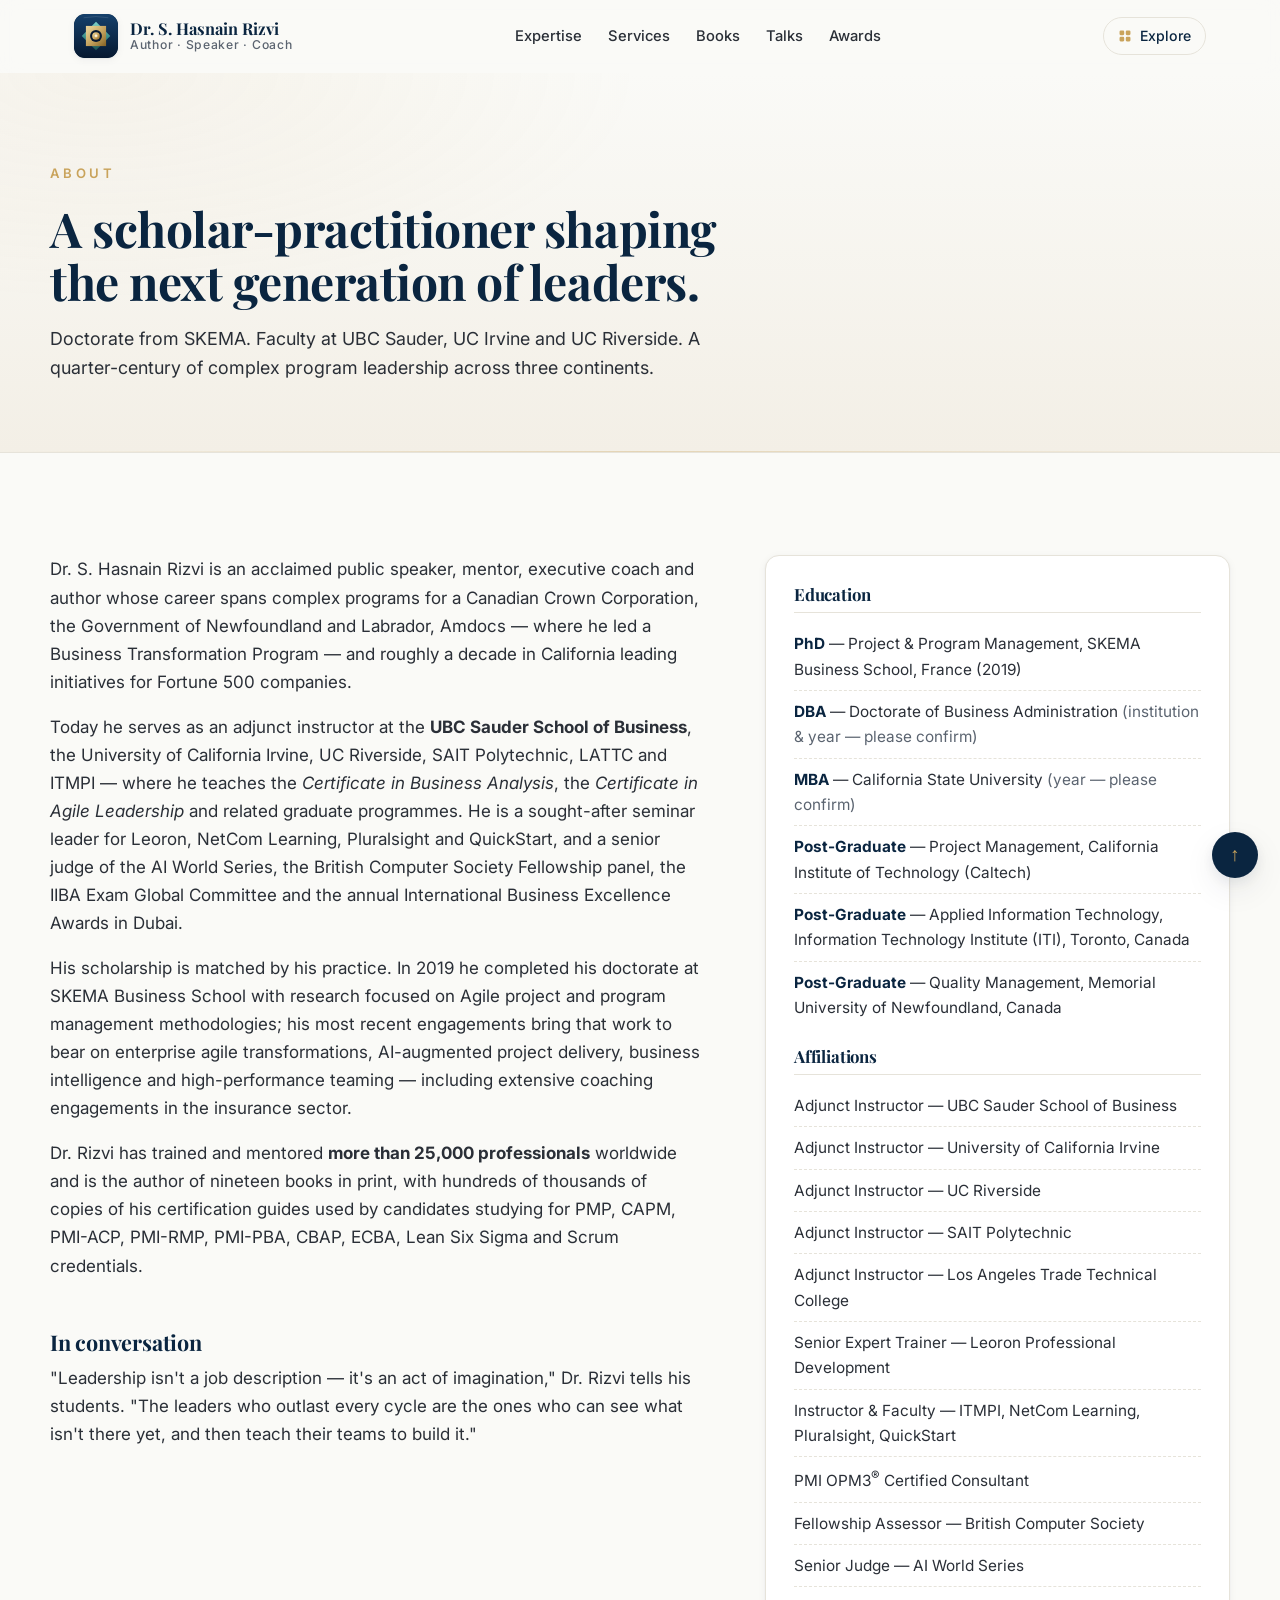
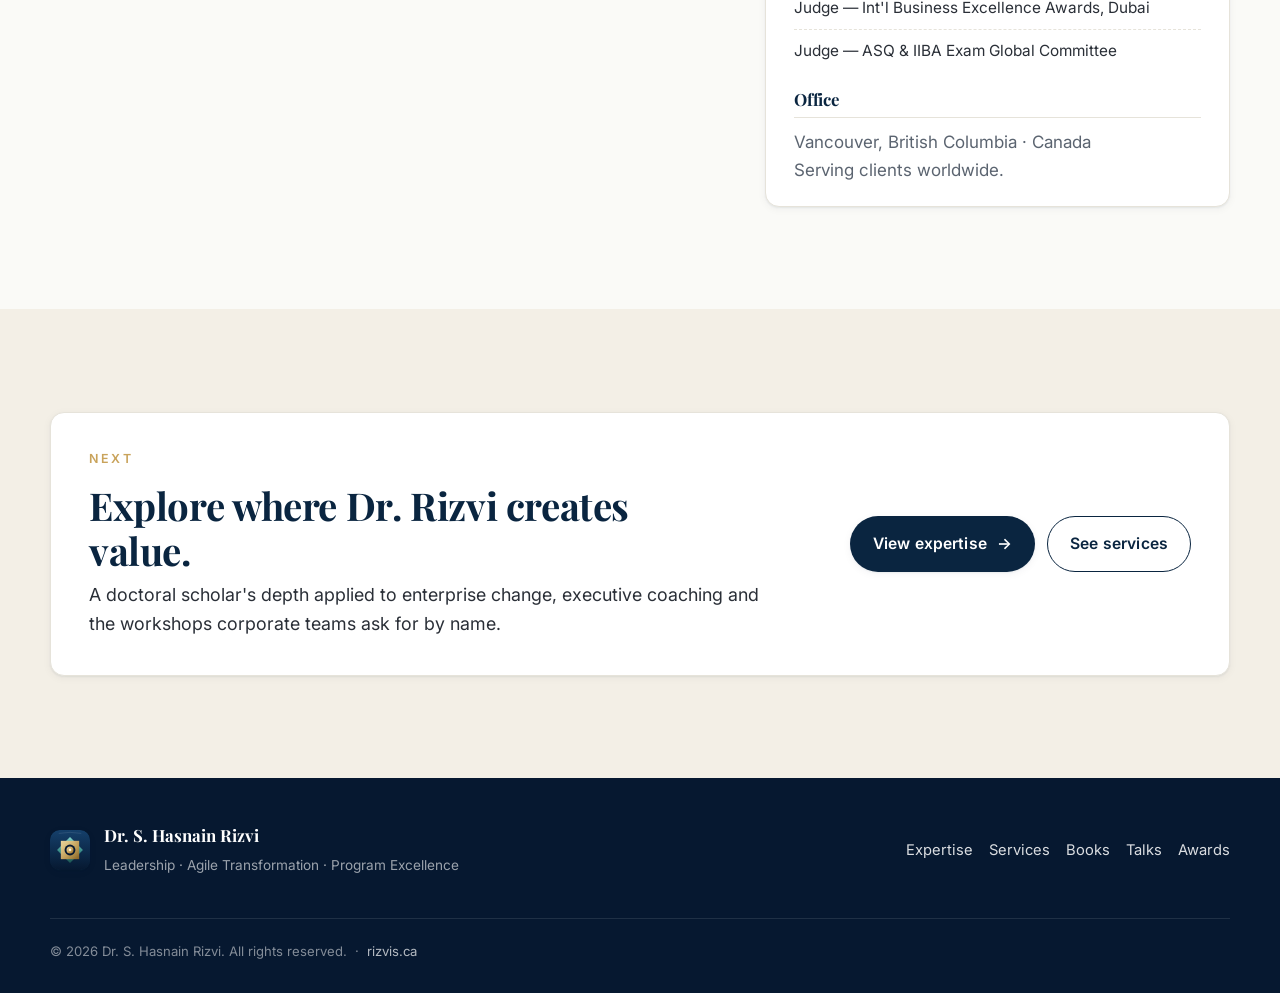
==== commit 4f382813: "Expand education entries with full institution names - PhD: SKEMA Business School, France (2019) — u" ====
--- a/about.html
+++ b/about.html
@@ -109,11 +109,11 @@
       <h3 class="card__title">Education</h3>
       <ul class="card__list">
         <li><strong>PhD</strong> — Project &amp; Program Management, SKEMA Business School, France (2019)</li>
-        <li><strong>DBA</strong> — Doctorate of Business Administration</li>
-        <li><strong>MBA</strong> — California State University</li>
-        <li><strong>Post-Graduate</strong> — Project Management, Caltech</li>
-        <li><strong>Post-Graduate</strong> — Applied Information Technology, ITI Toronto</li>
-        <li><strong>Post-Graduate</strong> — Quality Management, Memorial University of Newfoundland</li>
+        <li><strong>DBA</strong> — Doctorate of Business Administration <span class="muted">(institution &amp; year — please confirm)</span></li>
+        <li><strong>MBA</strong> — California State University <span class="muted">(year — please confirm)</span></li>
+        <li><strong>Post-Graduate</strong> — Project Management, California Institute of Technology (Caltech)</li>
+        <li><strong>Post-Graduate</strong> — Applied Information Technology, Information Technology Institute (ITI), Toronto, Canada</li>
+        <li><strong>Post-Graduate</strong> — Quality Management, Memorial University of Newfoundland, Canada</li>
       </ul>
 
       <h3 class="card__title">Affiliations</h3>
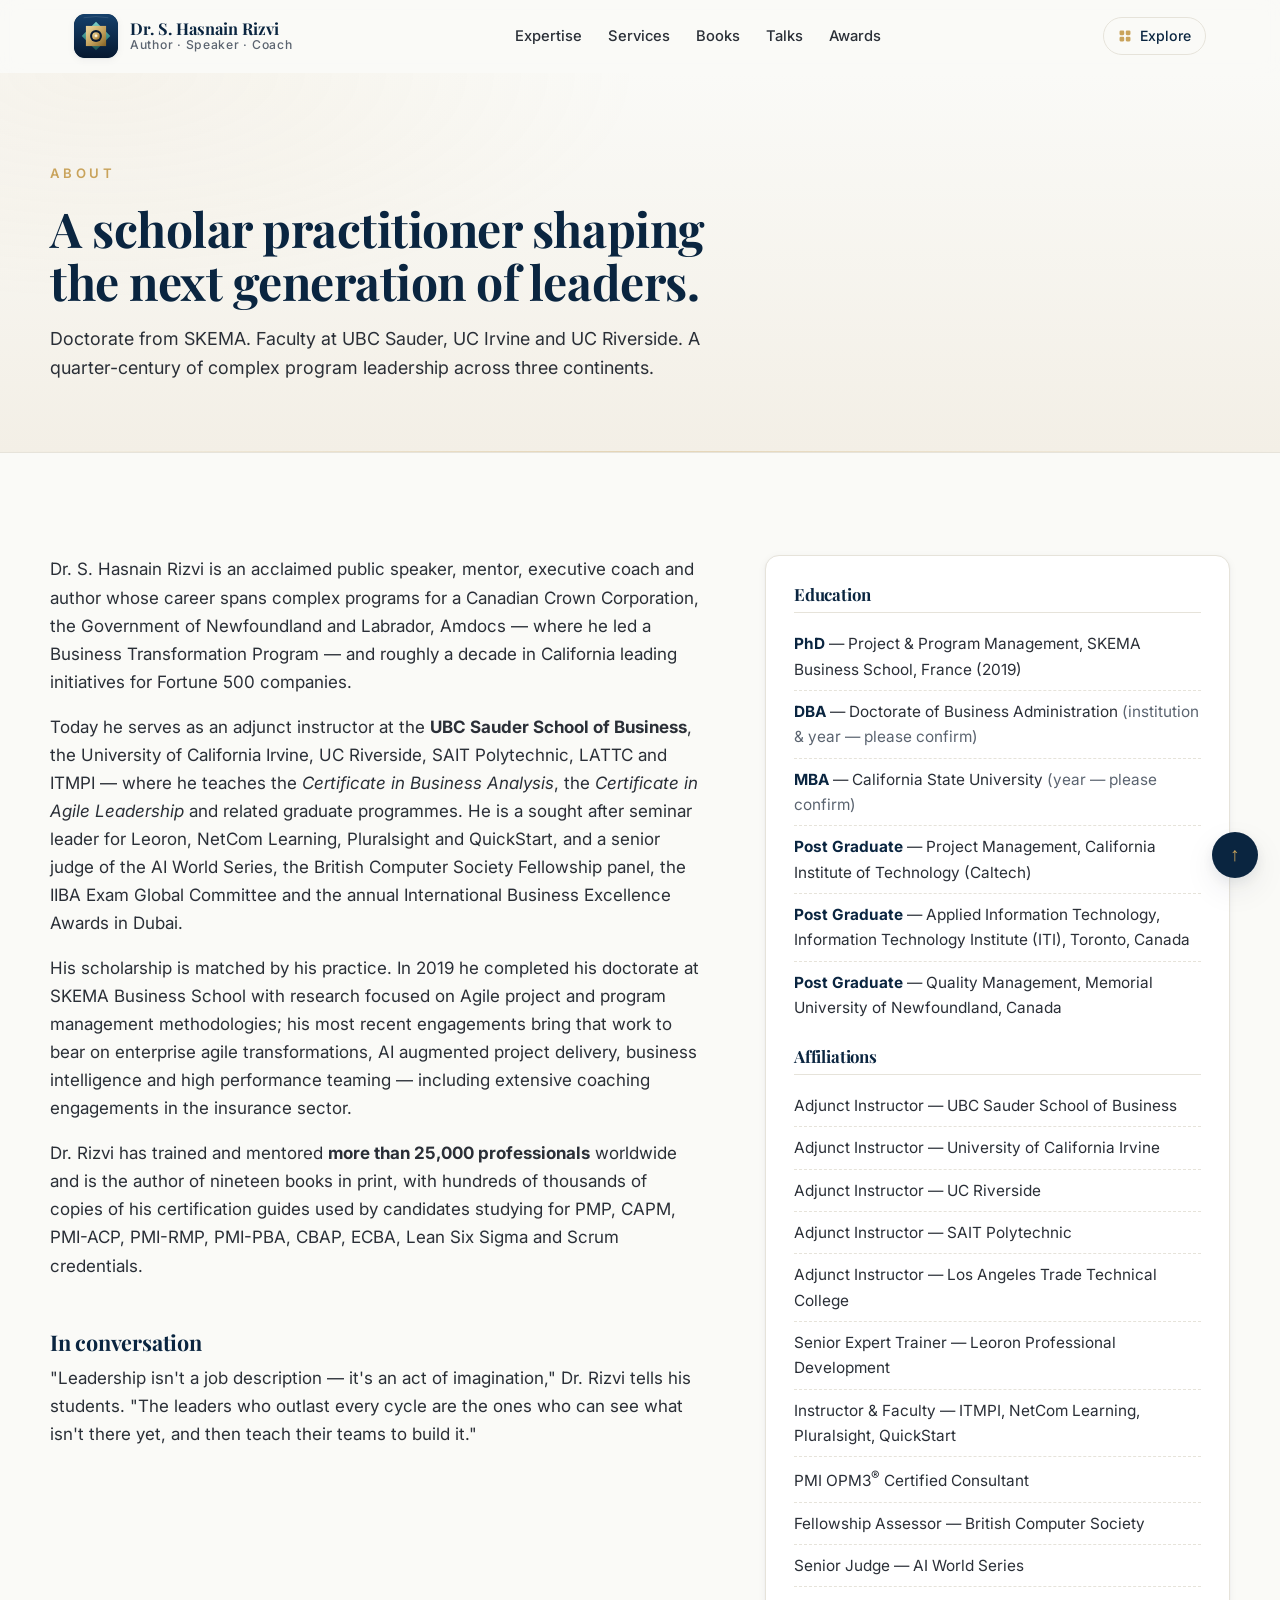
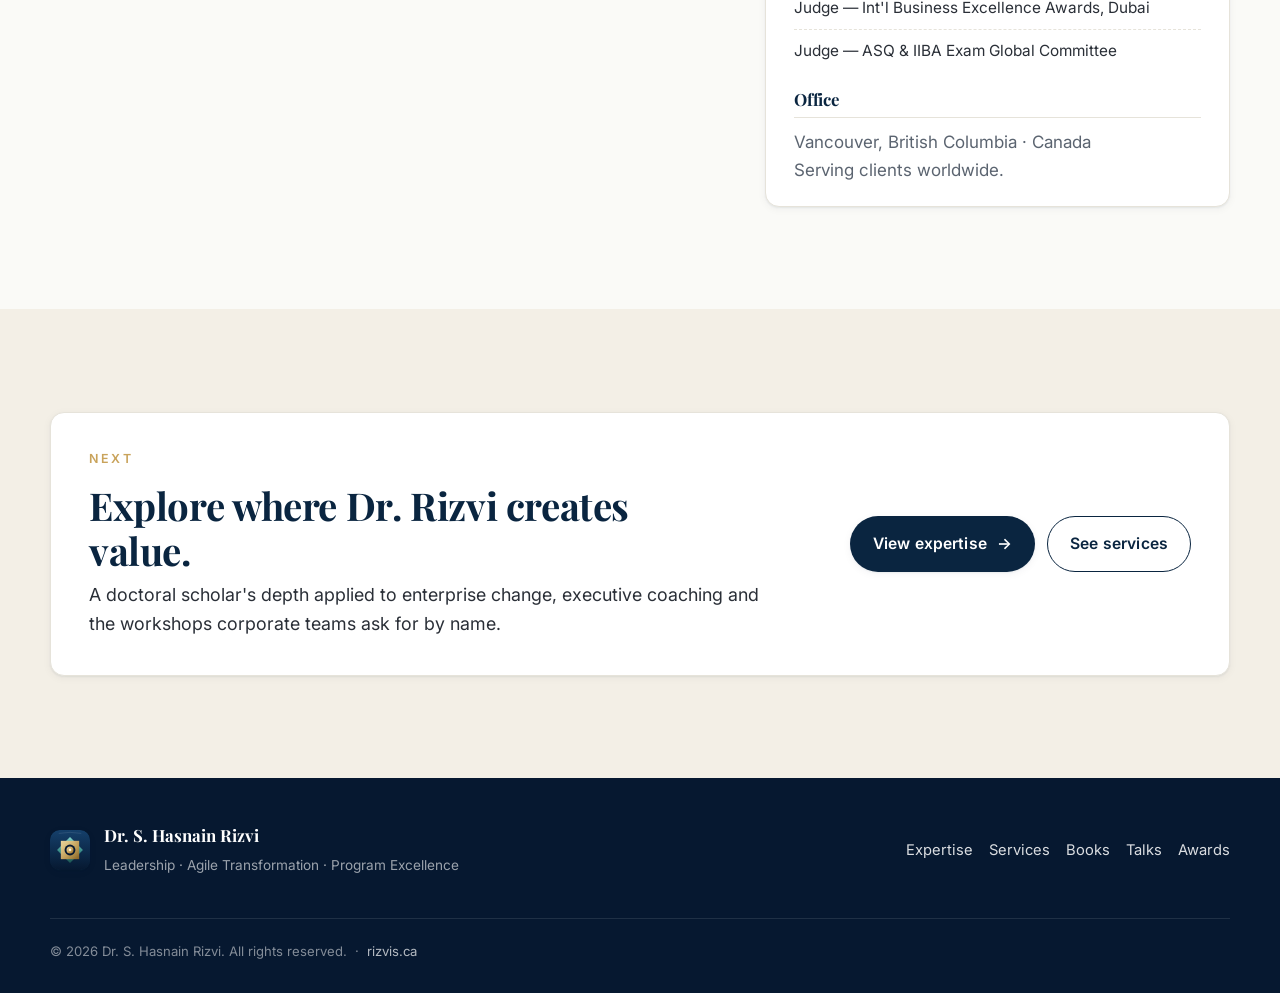
==== commit 22446dc9: "Remove prose hyphens from visible text across all 7 pages Replaces hyphenated compound words and adj" ====
--- a/about.html
+++ b/about.html
@@ -8,7 +8,7 @@
   <meta name="description" content="The full biography of Dr. S. Hasnain Rizvi — doctoral scholar, executive coach and adjunct instructor at UBC Sauder, UC Irvine and UC Riverside." />
   <meta property="og:type" content="profile" />
   <meta property="og:title" content="About — Dr. S. Hasnain Rizvi" />
-  <meta property="og:description" content="Scholar-practitioner shaping the next generation of leaders." />
+  <meta property="og:description" content="Scholar practitioner shaping the next generation of leaders." />
   <meta property="og:url" content="https://rizvis.ca/about.html" />
   <meta property="og:image" content="https://rizvis.ca/assets/portrait.png" />
   <meta name="twitter:card" content="summary_large_image" />
@@ -57,7 +57,7 @@
 <section class="page-hero">
   <div class="page-hero__inner">
     <p class="eyebrow">About</p>
-    <h1>A scholar-practitioner shaping the next generation of leaders.</h1>
+    <h1>A scholar practitioner shaping the next generation of leaders.</h1>
     <p class="lead">Doctorate from SKEMA. Faculty at UBC Sauder, UC Irvine and UC Riverside. A quarter-century of complex program leadership across three continents.</p>
   </div>
 </section>
@@ -77,7 +77,7 @@
         Business</strong>, the University of California Irvine, UC Riverside, SAIT
         Polytechnic, LATTC and ITMPI — where he teaches the <em>Certificate in
         Business Analysis</em>, the <em>Certificate in Agile Leadership</em> and
-        related graduate programmes. He is a sought-after seminar leader for Leoron,
+        related graduate programmes. He is a sought after seminar leader for Leoron,
         NetCom Learning, Pluralsight and QuickStart, and a senior judge of the
         AI World Series, the British Computer Society Fellowship panel, the IIBA
         Exam Global Committee and the annual International Business Excellence
@@ -87,8 +87,8 @@
         His scholarship is matched by his practice. In 2019 he completed his doctorate
         at SKEMA Business School with research focused on Agile project and program
         management methodologies; his most recent engagements bring that work to bear
-        on enterprise agile transformations, AI-augmented project delivery, business
-        intelligence and high-performance teaming — including extensive coaching
+        on enterprise agile transformations, AI augmented project delivery, business
+        intelligence and high performance teaming — including extensive coaching
         engagements in the insurance sector.
       </p>
       <p>
@@ -111,9 +111,9 @@
         <li><strong>PhD</strong> — Project &amp; Program Management, SKEMA Business School, France (2019)</li>
         <li><strong>DBA</strong> — Doctorate of Business Administration <span class="muted">(institution &amp; year — please confirm)</span></li>
         <li><strong>MBA</strong> — California State University <span class="muted">(year — please confirm)</span></li>
-        <li><strong>Post-Graduate</strong> — Project Management, California Institute of Technology (Caltech)</li>
-        <li><strong>Post-Graduate</strong> — Applied Information Technology, Information Technology Institute (ITI), Toronto, Canada</li>
-        <li><strong>Post-Graduate</strong> — Quality Management, Memorial University of Newfoundland, Canada</li>
+        <li><strong>Post Graduate</strong> — Project Management, California Institute of Technology (Caltech)</li>
+        <li><strong>Post Graduate</strong> — Applied Information Technology, Information Technology Institute (ITI), Toronto, Canada</li>
+        <li><strong>Post Graduate</strong> — Quality Management, Memorial University of Newfoundland, Canada</li>
       </ul>
 
       <h3 class="card__title">Affiliations</h3>
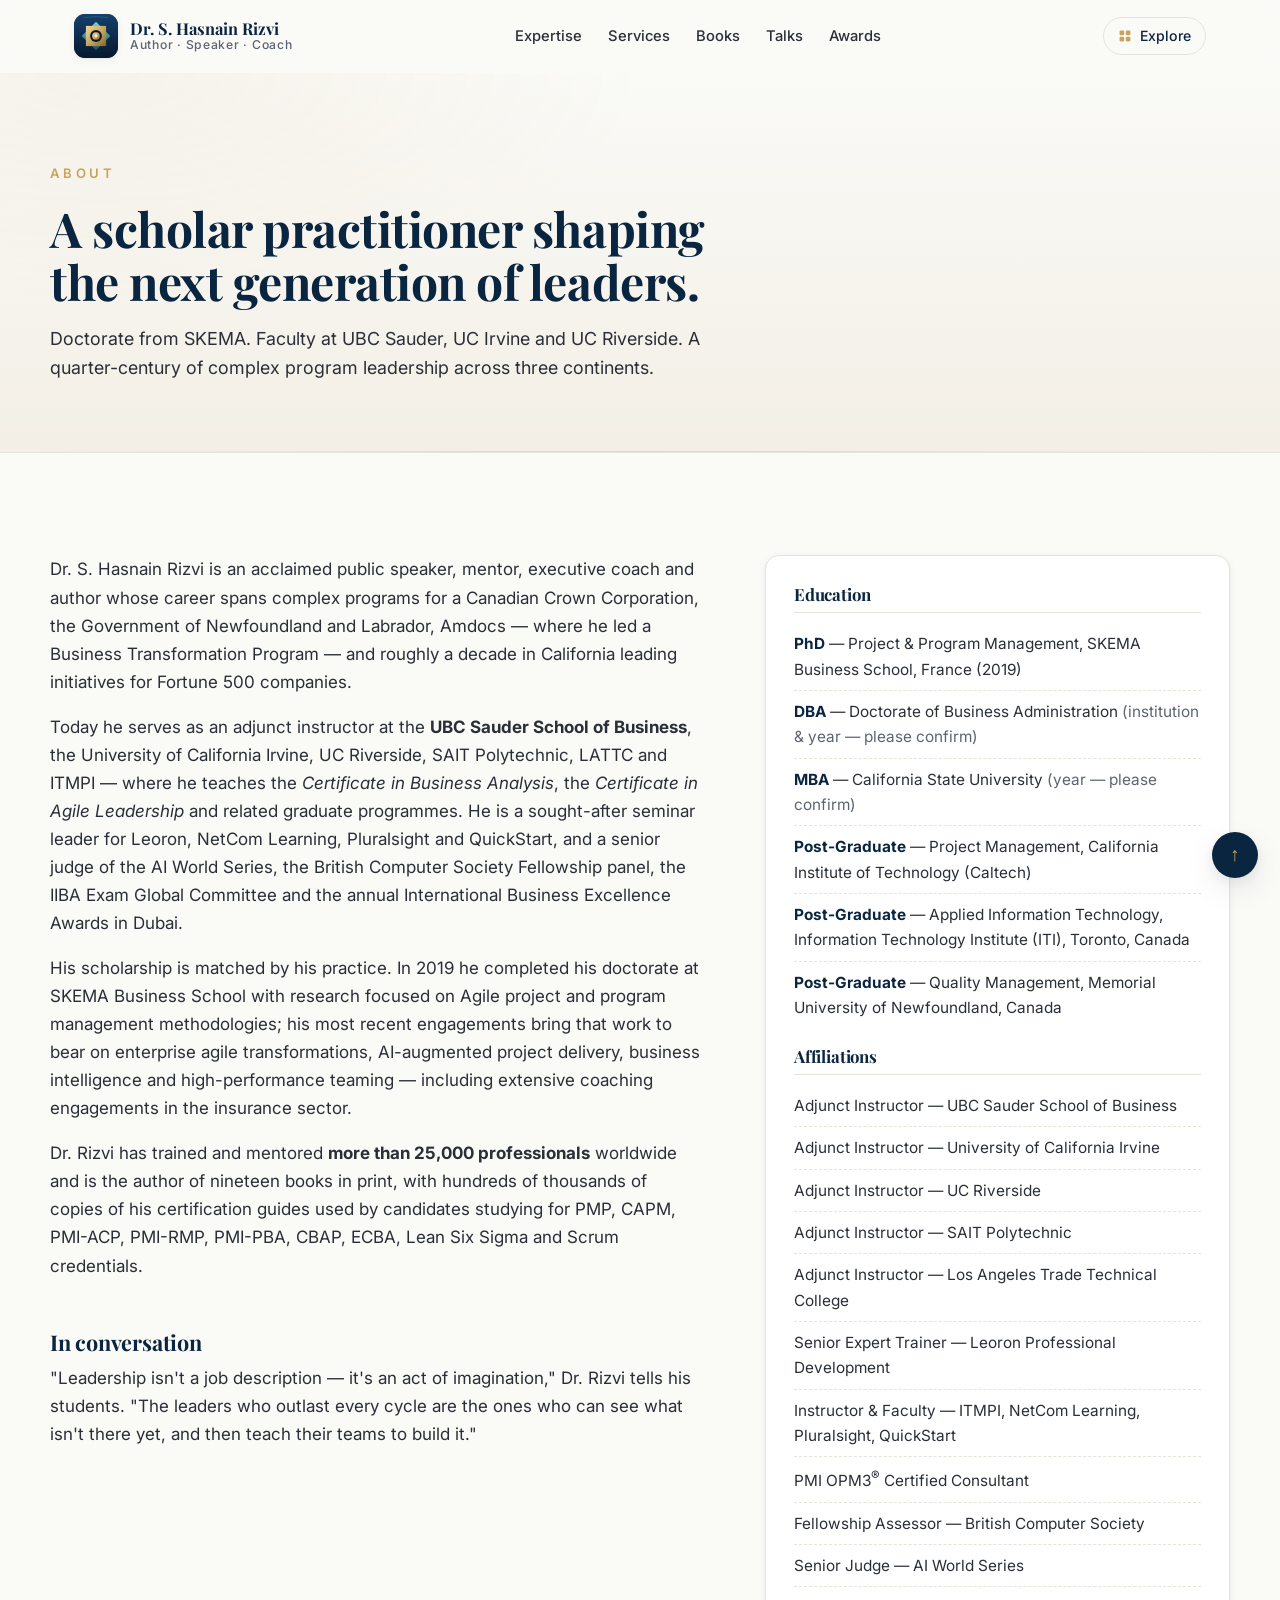
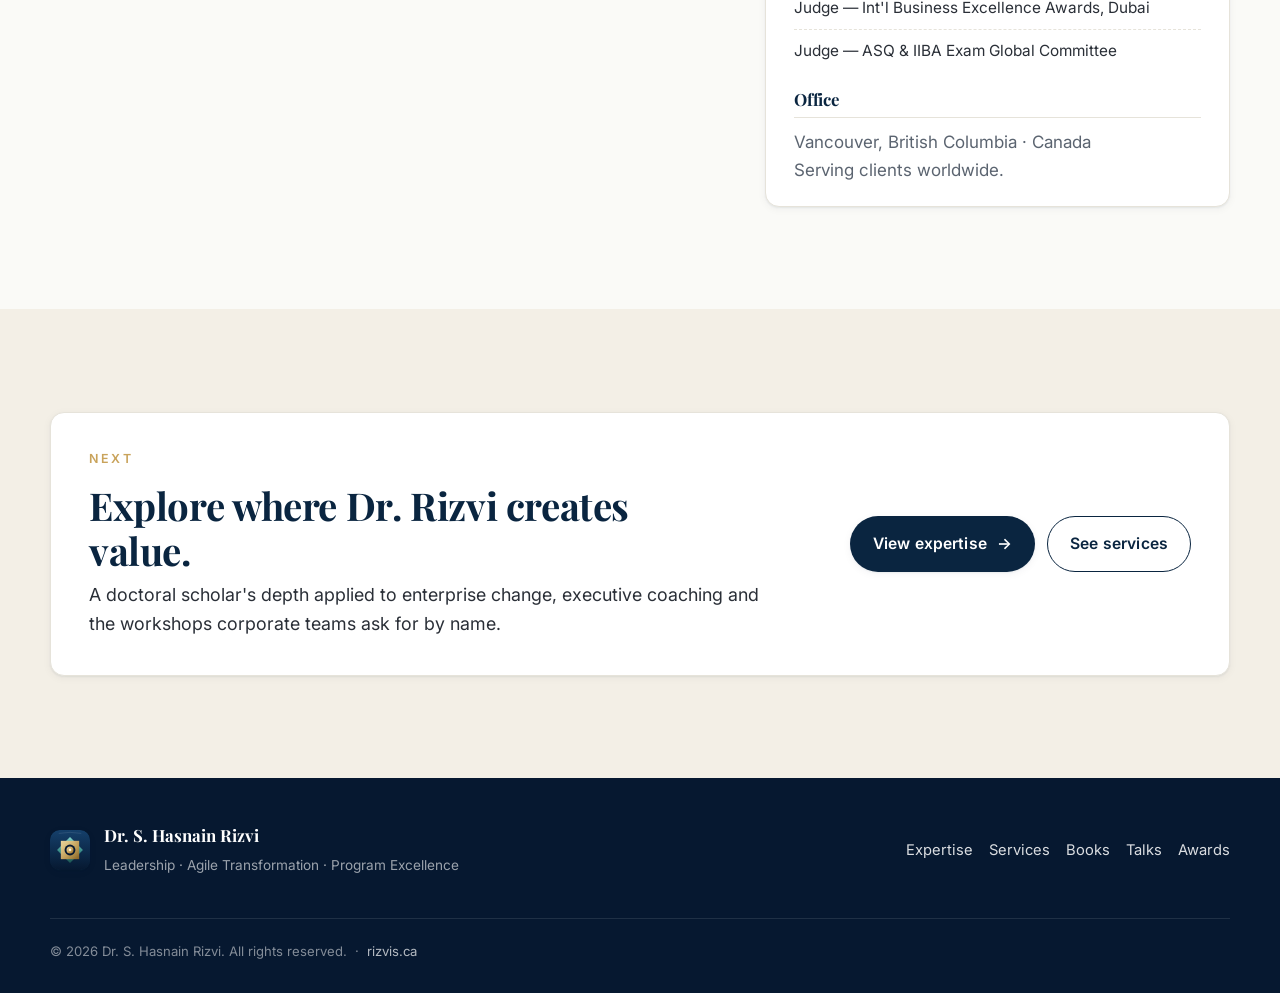
==== commit 239f2b97: "Restore grammatically required hyphens — compound adjectives before nouns The previous commit over-r" ====
--- a/about.html
+++ b/about.html
@@ -77,7 +77,7 @@
         Business</strong>, the University of California Irvine, UC Riverside, SAIT
         Polytechnic, LATTC and ITMPI — where he teaches the <em>Certificate in
         Business Analysis</em>, the <em>Certificate in Agile Leadership</em> and
-        related graduate programmes. He is a sought after seminar leader for Leoron,
+        related graduate programmes. He is a sought-after seminar leader for Leoron,
         NetCom Learning, Pluralsight and QuickStart, and a senior judge of the
         AI World Series, the British Computer Society Fellowship panel, the IIBA
         Exam Global Committee and the annual International Business Excellence
@@ -87,8 +87,8 @@
         His scholarship is matched by his practice. In 2019 he completed his doctorate
         at SKEMA Business School with research focused on Agile project and program
         management methodologies; his most recent engagements bring that work to bear
-        on enterprise agile transformations, AI augmented project delivery, business
-        intelligence and high performance teaming — including extensive coaching
+        on enterprise agile transformations, AI-augmented project delivery, business
+        intelligence and high-performance teaming — including extensive coaching
         engagements in the insurance sector.
       </p>
       <p>
@@ -111,9 +111,9 @@
         <li><strong>PhD</strong> — Project &amp; Program Management, SKEMA Business School, France (2019)</li>
         <li><strong>DBA</strong> — Doctorate of Business Administration <span class="muted">(institution &amp; year — please confirm)</span></li>
         <li><strong>MBA</strong> — California State University <span class="muted">(year — please confirm)</span></li>
-        <li><strong>Post Graduate</strong> — Project Management, California Institute of Technology (Caltech)</li>
-        <li><strong>Post Graduate</strong> — Applied Information Technology, Information Technology Institute (ITI), Toronto, Canada</li>
-        <li><strong>Post Graduate</strong> — Quality Management, Memorial University of Newfoundland, Canada</li>
+        <li><strong>Post-Graduate</strong> — Project Management, California Institute of Technology (Caltech)</li>
+        <li><strong>Post-Graduate</strong> — Applied Information Technology, Information Technology Institute (ITI), Toronto, Canada</li>
+        <li><strong>Post-Graduate</strong> — Quality Management, Memorial University of Newfoundland, Canada</li>
       </ul>
 
       <h3 class="card__title">Affiliations</h3>
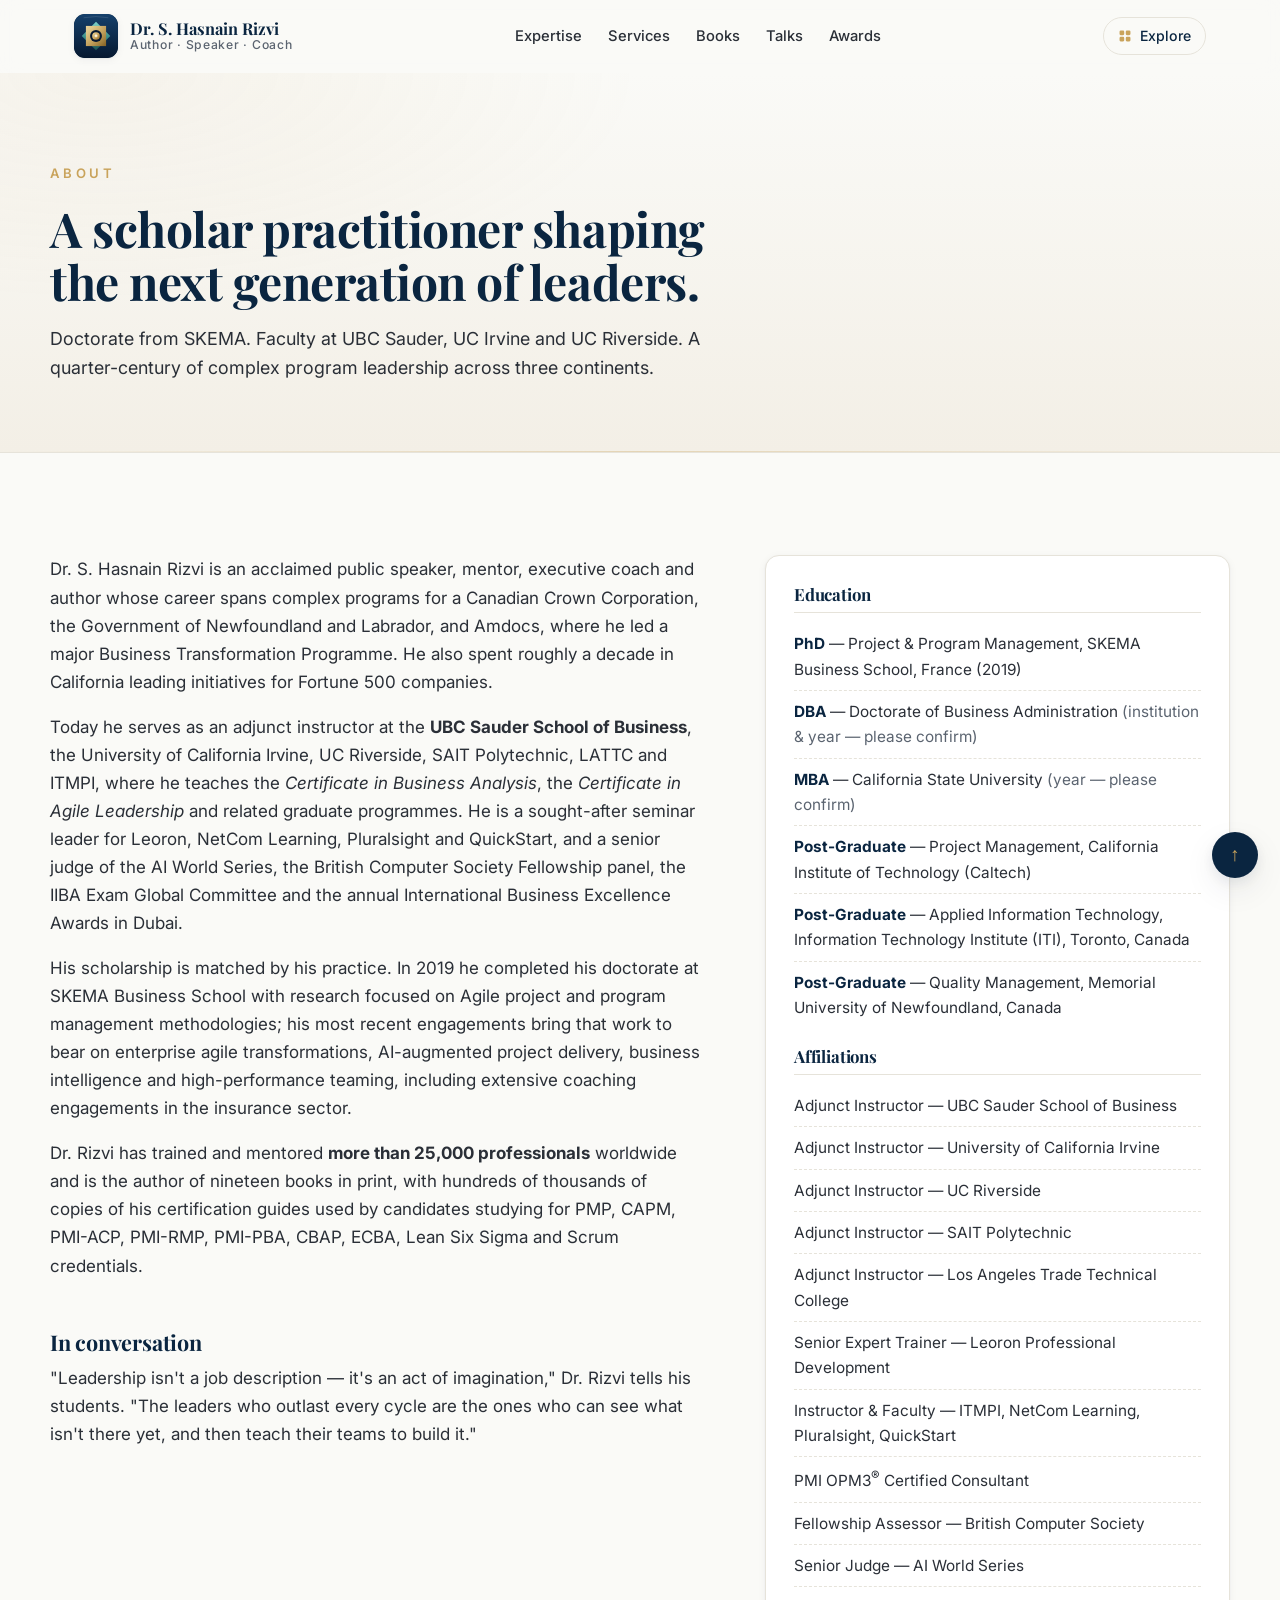
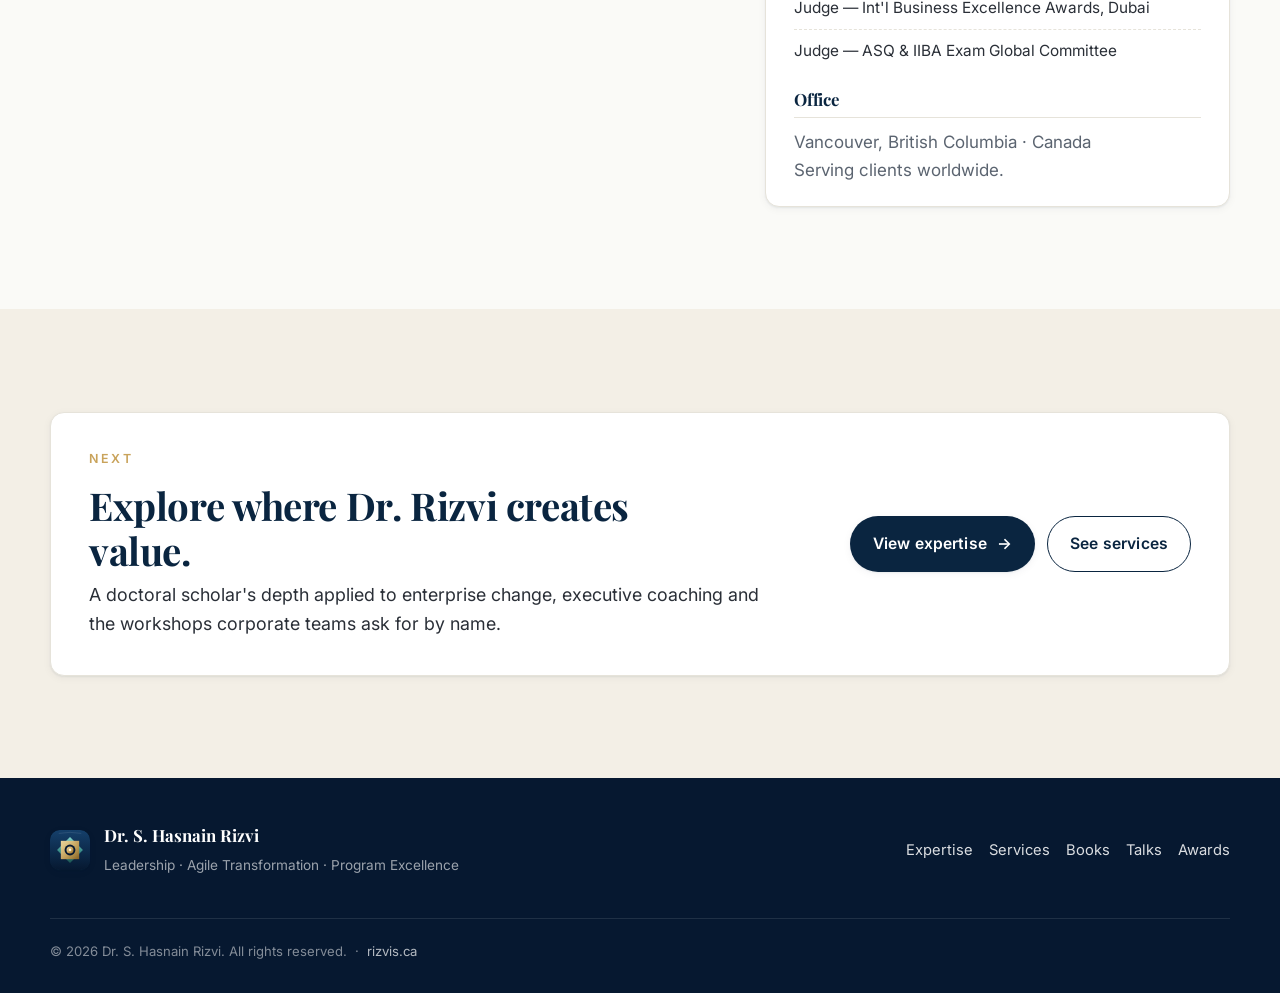
==== commit 33b8226a: "Remove all parenthetical em dashes from prose — rewrite for natural flow 47 targeted rewrites across" ====
--- a/about.html
+++ b/about.html
@@ -68,14 +68,14 @@
       <p>
         Dr. S. Hasnain Rizvi is an acclaimed public speaker, mentor, executive coach and
         author whose career spans complex programs for a Canadian Crown Corporation,
-        the Government of Newfoundland and Labrador, Amdocs — where he led a
-        Business Transformation Program — and roughly a decade in California leading
-        initiatives for Fortune 500 companies.
+        the Government of Newfoundland and Labrador, and Amdocs, where he led a major
+        Business Transformation Programme. He also spent roughly a decade in California
+        leading initiatives for Fortune 500 companies.
       </p>
       <p>
         Today he serves as an adjunct instructor at the <strong>UBC Sauder School of
         Business</strong>, the University of California Irvine, UC Riverside, SAIT
-        Polytechnic, LATTC and ITMPI — where he teaches the <em>Certificate in
+        Polytechnic, LATTC and ITMPI, where he teaches the <em>Certificate in
         Business Analysis</em>, the <em>Certificate in Agile Leadership</em> and
         related graduate programmes. He is a sought-after seminar leader for Leoron,
         NetCom Learning, Pluralsight and QuickStart, and a senior judge of the
@@ -88,7 +88,7 @@
         at SKEMA Business School with research focused on Agile project and program
         management methodologies; his most recent engagements bring that work to bear
         on enterprise agile transformations, AI-augmented project delivery, business
-        intelligence and high-performance teaming — including extensive coaching
+        intelligence and high-performance teaming, including extensive coaching
         engagements in the insurance sector.
       </p>
       <p>
@@ -187,7 +187,7 @@
     <div class="explore-grid grid grid--3">      <a class="explore-card" href="services.html">
         <p class="eyebrow">Services</p>
         <h3>Five ways to engage.</h3>
-        <p>Keynotes, corporate training, executive mentorship, advisory work and certification cohorts &mdash; tailored to your audience.</p>
+        <p>Keynotes, corporate training, executive mentorship, advisory work and certification cohorts, each tailored to your audience.</p>
         <span class="explore-card__link">See how to engage &rarr;</span>
       </a>
       <a class="explore-card" href="books.html">
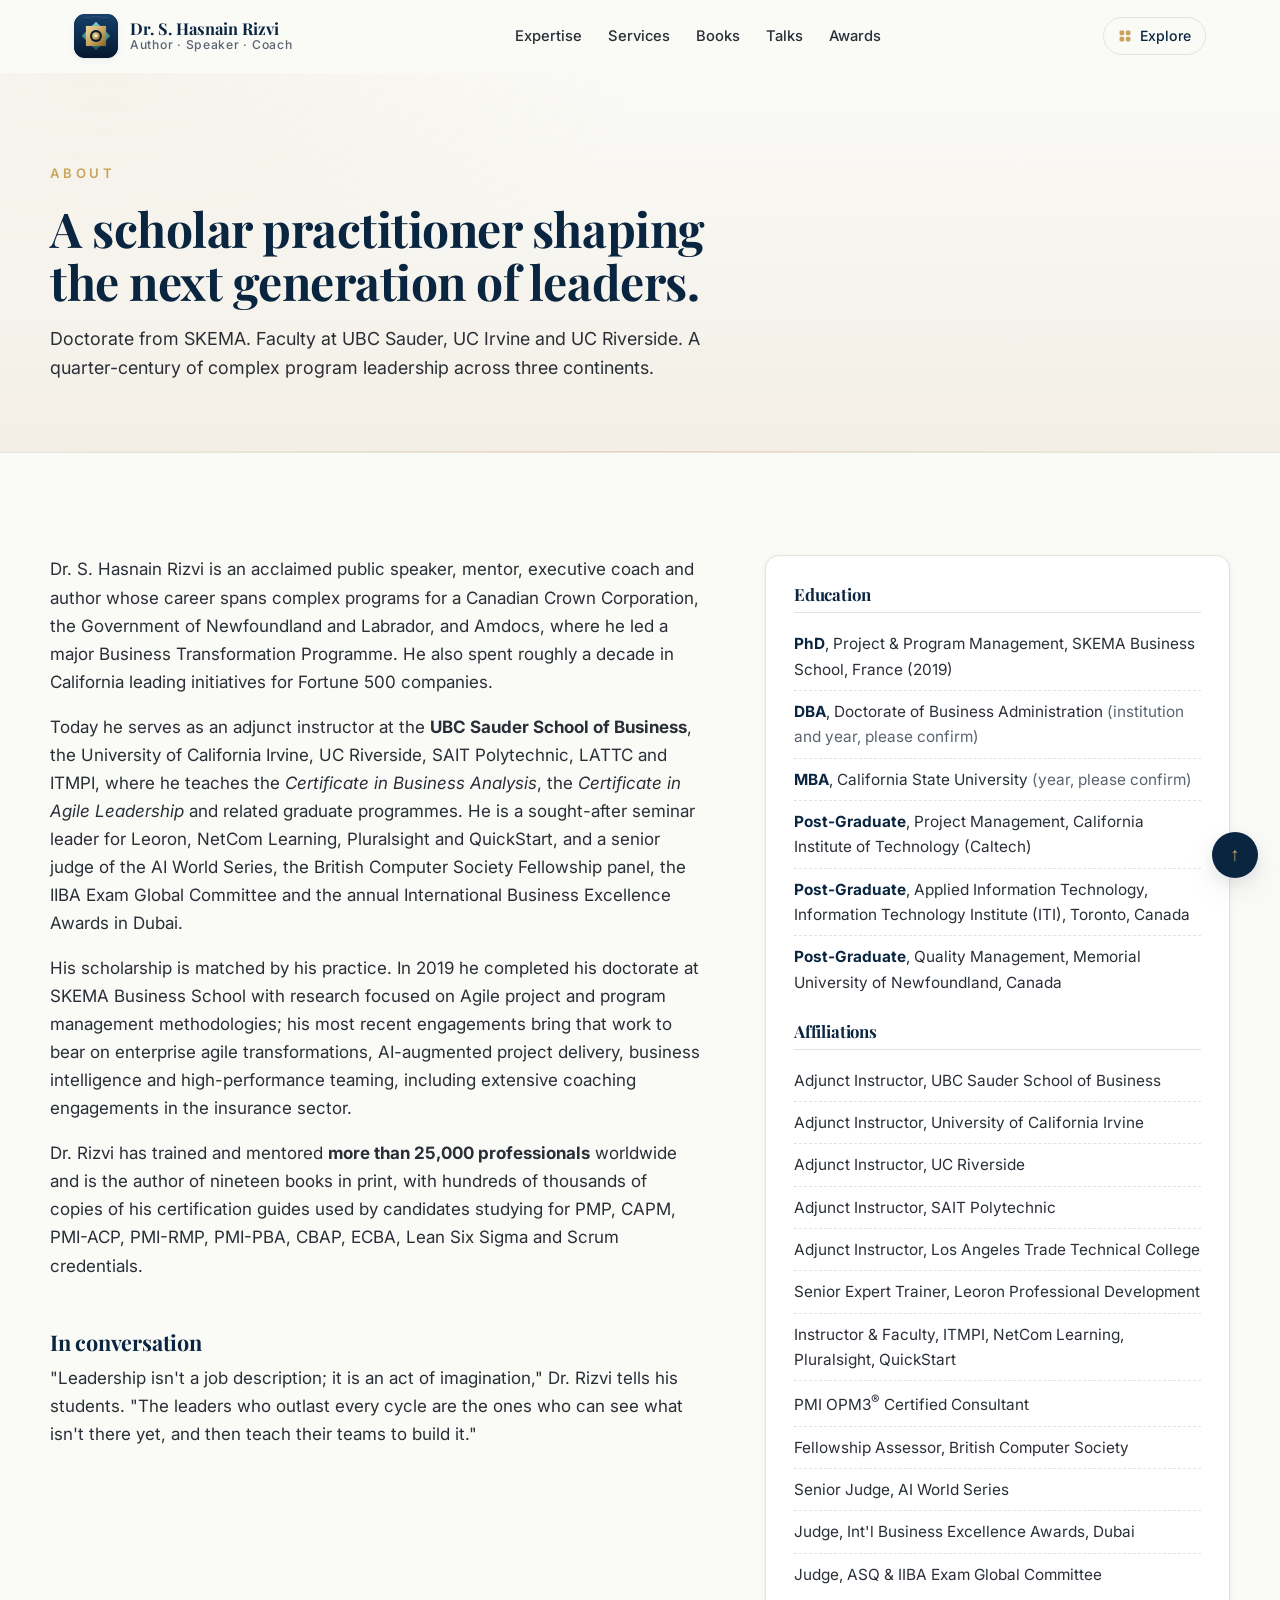
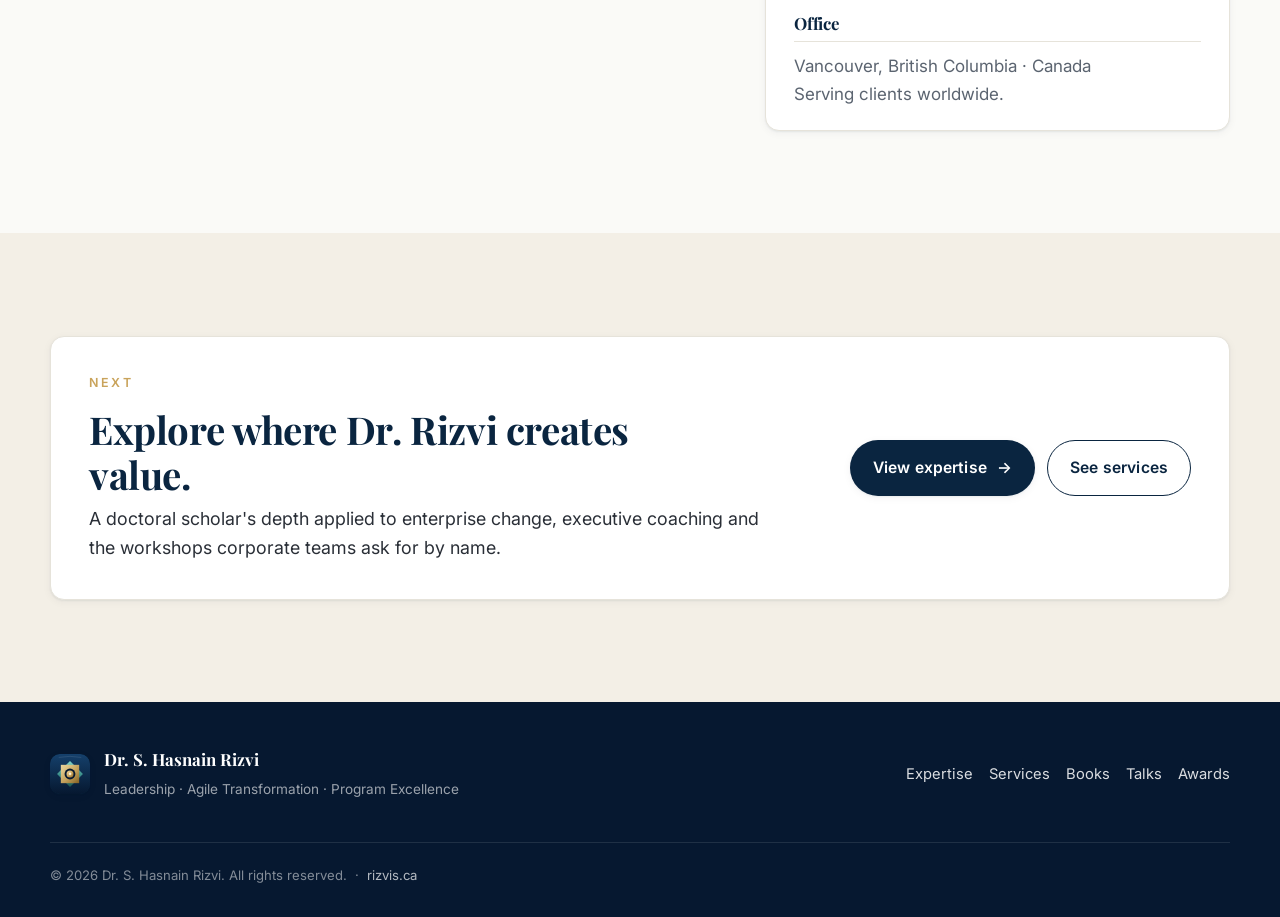
==== commit 1171b9c9: "Remove all em dashes from every visible and structural text string 106 replacements across 7 pages: " ====
--- a/about.html
+++ b/about.html
@@ -4,10 +4,10 @@
   <meta charset="utf-8" />
   <meta name="viewport" content="width=device-width, initial-scale=1, viewport-fit=cover" />
   <meta name="theme-color" content="#0a2540" />
-  <title>About — Dr. S. Hasnain Rizvi</title>
-  <meta name="description" content="The full biography of Dr. S. Hasnain Rizvi — doctoral scholar, executive coach and adjunct instructor at UBC Sauder, UC Irvine and UC Riverside." />
+  <title>About | Dr. S. Hasnain Rizvi</title>
+  <meta name="description" content="The full biography of Dr. S. Hasnain Rizvi: doctoral scholar, executive coach and adjunct instructor at UBC Sauder, UC Irvine and UC Riverside." />
   <meta property="og:type" content="profile" />
-  <meta property="og:title" content="About — Dr. S. Hasnain Rizvi" />
+  <meta property="og:title" content="About | Dr. S. Hasnain Rizvi" />
   <meta property="og:description" content="Scholar practitioner shaping the next generation of leaders." />
   <meta property="og:url" content="https://rizvis.ca/about.html" />
   <meta property="og:image" content="https://rizvis.ca/assets/portrait.png" />
@@ -24,7 +24,7 @@
 
 <header class="nav" id="nav">
   <div class="nav__inner">
-    <a class="brand" href="index.html" aria-label="Dr. S. Hasnain Rizvi — home">
+    <a class="brand" href="index.html" aria-label="Dr. S. Hasnain Rizvi, home">
       <span class="brand__mark"><img class="brand__mark__img" src="assets/logo.svg" alt="" aria-hidden="true" /></span>
       <span class="brand__text">
         <span class="brand__name">Dr. S. Hasnain Rizvi</span>
@@ -100,7 +100,7 @@
       </p>
 
       <h3 class="subhead">In conversation</h3>
-      <p>"Leadership isn't a job description — it's an act of imagination," Dr. Rizvi
+      <p>"Leadership isn't a job description; it is an act of imagination," Dr. Rizvi
       tells his students. "The leaders who outlast every cycle are the ones who can
       see what isn't there yet, and then teach their teams to build it."</p>
     </div>
@@ -108,28 +108,28 @@
     <aside class="col-right card">
       <h3 class="card__title">Education</h3>
       <ul class="card__list">
-        <li><strong>PhD</strong> — Project &amp; Program Management, SKEMA Business School, France (2019)</li>
-        <li><strong>DBA</strong> — Doctorate of Business Administration <span class="muted">(institution &amp; year — please confirm)</span></li>
-        <li><strong>MBA</strong> — California State University <span class="muted">(year — please confirm)</span></li>
-        <li><strong>Post-Graduate</strong> — Project Management, California Institute of Technology (Caltech)</li>
-        <li><strong>Post-Graduate</strong> — Applied Information Technology, Information Technology Institute (ITI), Toronto, Canada</li>
-        <li><strong>Post-Graduate</strong> — Quality Management, Memorial University of Newfoundland, Canada</li>
+        <li><strong>PhD</strong>, Project &amp; Program Management, SKEMA Business School, France (2019)</li>
+        <li><strong>DBA</strong>, Doctorate of Business Administration <span class="muted">(institution and year, please confirm)</span></li>
+        <li><strong>MBA</strong>, California State University <span class="muted">(year, please confirm)</span></li>
+        <li><strong>Post-Graduate</strong>, Project Management, California Institute of Technology (Caltech)</li>
+        <li><strong>Post-Graduate</strong>, Applied Information Technology, Information Technology Institute (ITI), Toronto, Canada</li>
+        <li><strong>Post-Graduate</strong>, Quality Management, Memorial University of Newfoundland, Canada</li>
       </ul>
 
       <h3 class="card__title">Affiliations</h3>
       <ul class="card__list">
-        <li>Adjunct Instructor — UBC Sauder School of Business</li>
-        <li>Adjunct Instructor — University of California Irvine</li>
-        <li>Adjunct Instructor — UC Riverside</li>
-        <li>Adjunct Instructor — SAIT Polytechnic</li>
-        <li>Adjunct Instructor — Los Angeles Trade Technical College</li>
-        <li>Senior Expert Trainer — Leoron Professional Development</li>
-        <li>Instructor &amp; Faculty — ITMPI, NetCom Learning, Pluralsight, QuickStart</li>
+        <li>Adjunct Instructor, UBC Sauder School of Business</li>
+        <li>Adjunct Instructor, University of California Irvine</li>
+        <li>Adjunct Instructor, UC Riverside</li>
+        <li>Adjunct Instructor, SAIT Polytechnic</li>
+        <li>Adjunct Instructor, Los Angeles Trade Technical College</li>
+        <li>Senior Expert Trainer, Leoron Professional Development</li>
+        <li>Instructor &amp; Faculty, ITMPI, NetCom Learning, Pluralsight, QuickStart</li>
         <li>PMI OPM3<sup>®</sup> Certified Consultant</li>
-        <li>Fellowship Assessor — British Computer Society</li>
-        <li>Senior Judge — AI World Series</li>
-        <li>Judge — Int'l Business Excellence Awards, Dubai</li>
-        <li>Judge — ASQ &amp; IIBA Exam Global Committee</li>
+        <li>Fellowship Assessor, British Computer Society</li>
+        <li>Senior Judge, AI World Series</li>
+        <li>Judge, Int'l Business Excellence Awards, Dubai</li>
+        <li>Judge, ASQ &amp; IIBA Exam Global Committee</li>
       </ul>
 
       <h3 class="card__title">Office</h3>
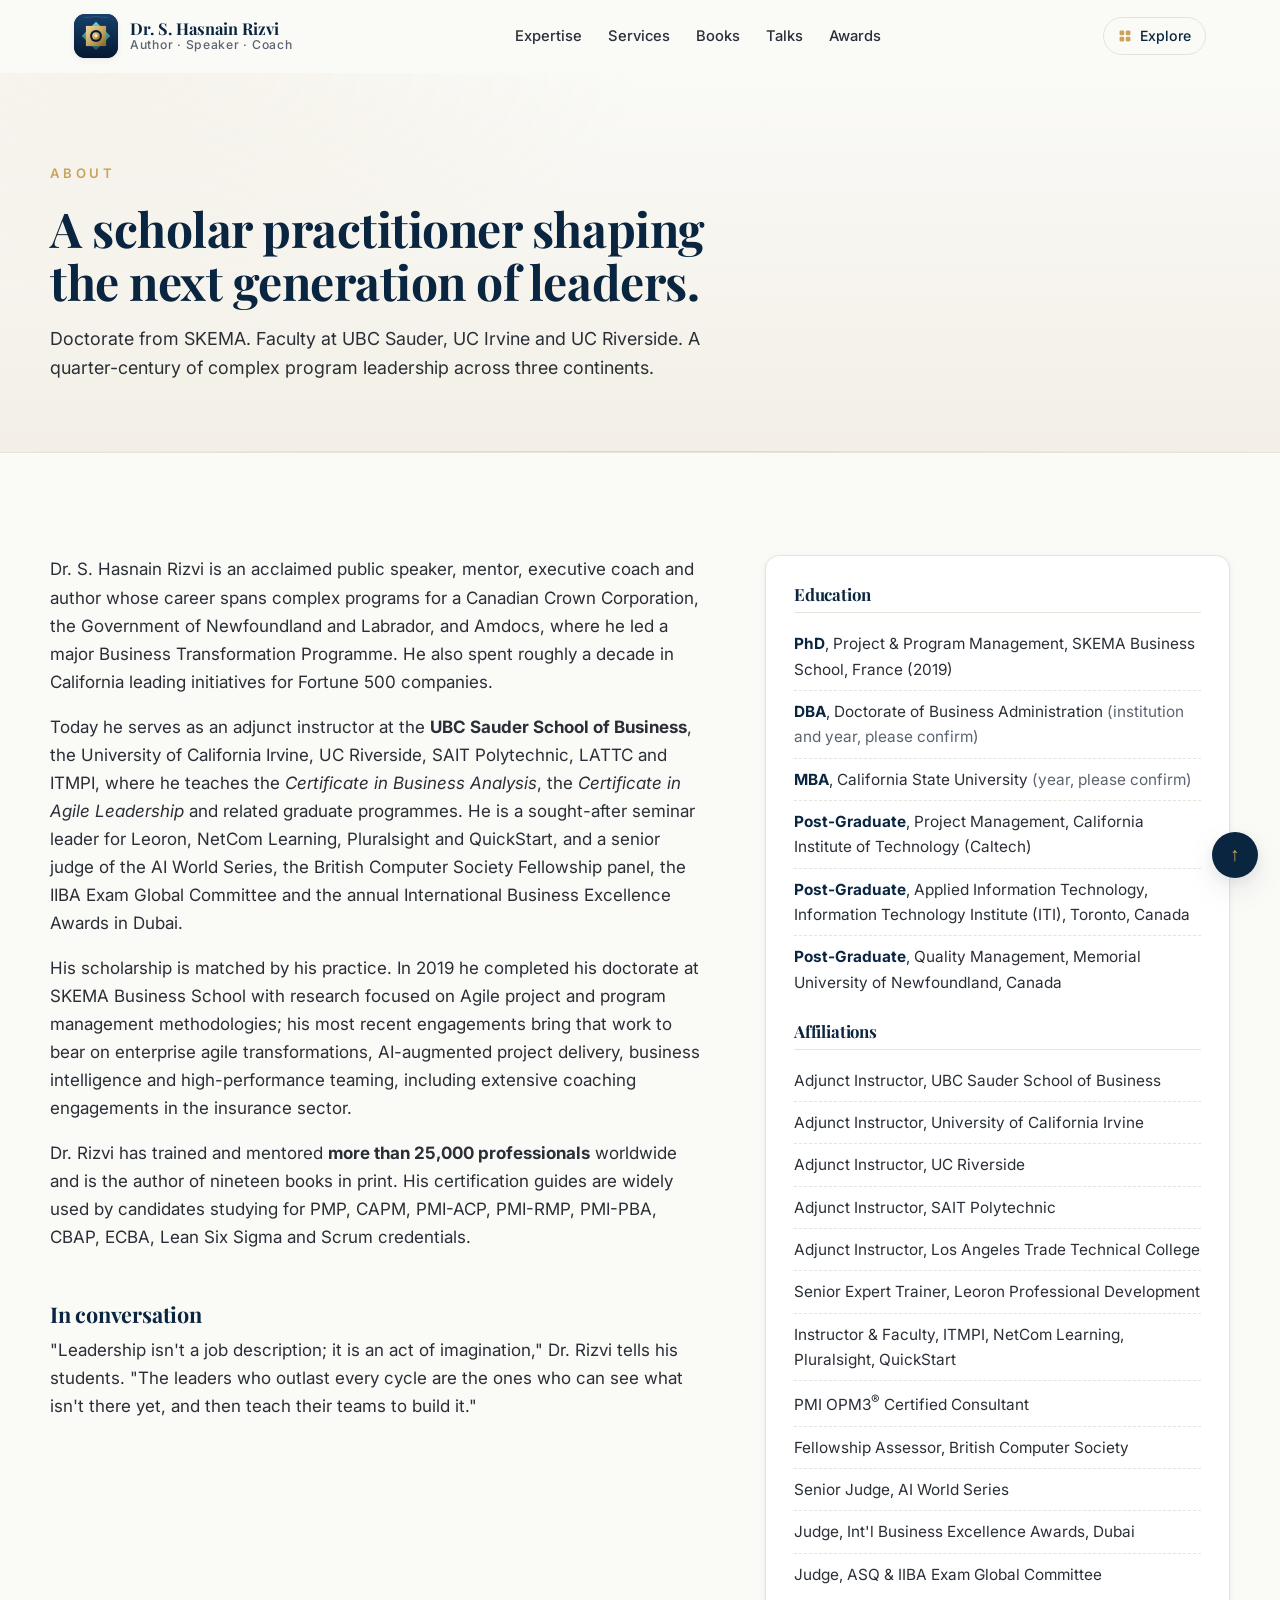
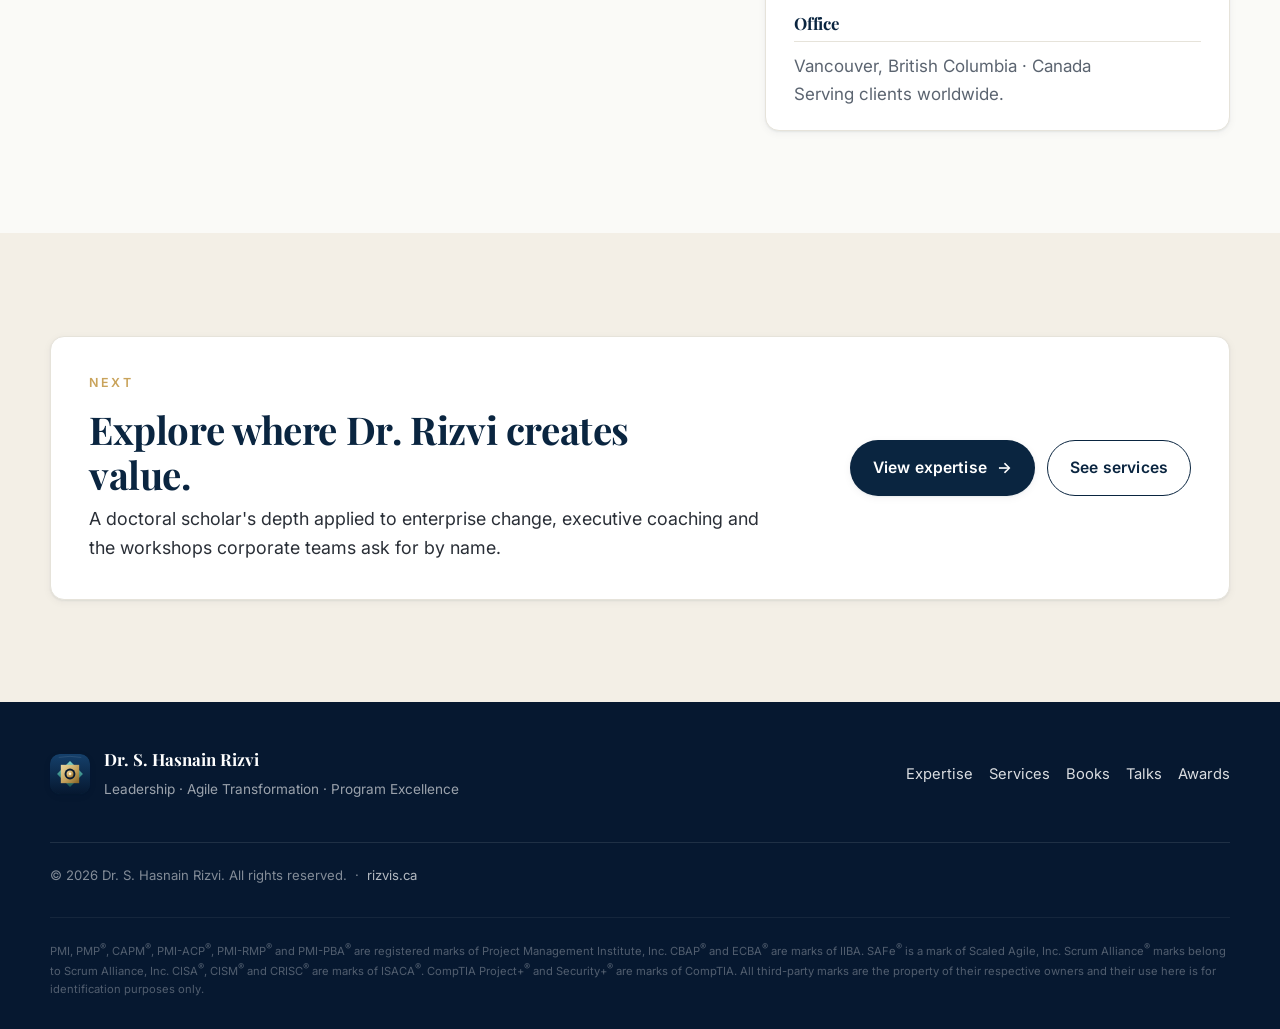
==== commit d17ef5b0: "Forensic legal/accuracy audit: 29 corrections across all 7 pages Accuracy fixes: - expertise.html: "" ====
--- a/about.html
+++ b/about.html
@@ -93,8 +93,8 @@
       </p>
       <p>
         Dr. Rizvi has trained and mentored <strong>more than 25,000 professionals</strong>
-        worldwide and is the author of nineteen books in print, with hundreds of
-        thousands of copies of his certification guides used by candidates studying
+        worldwide and is the author of nineteen books in print. His certification
+        guides are widely used by candidates studying
         for PMP, CAPM, PMI-ACP, PMI-RMP, PMI-PBA, CBAP, ECBA, Lean Six Sigma and
         Scrum credentials.
       </p>
@@ -171,6 +171,7 @@
       <a href="awards.html">Awards</a>
     </nav>
     <p class="footer__copy">© <span id="year">2026</span> Dr. S. Hasnain Rizvi. All rights reserved. &nbsp;·&nbsp; <a href="https://rizvis.ca/" target="_blank" rel="noopener">rizvis.ca</a></p>
+    <p class="footer__copy" style="font-size:0.7rem;opacity:0.6;margin-top:6px;line-height:1.6;">PMI, PMP<sup>&reg;</sup>, CAPM<sup>&reg;</sup>, PMI-ACP<sup>&reg;</sup>, PMI-RMP<sup>&reg;</sup> and PMI-PBA<sup>&reg;</sup> are registered marks of Project Management Institute, Inc. CBAP<sup>&reg;</sup> and ECBA<sup>&reg;</sup> are marks of IIBA. SAFe<sup>&reg;</sup> is a mark of Scaled Agile, Inc. Scrum Alliance<sup>&reg;</sup> marks belong to Scrum Alliance, Inc. CISA<sup>&reg;</sup>, CISM<sup>&reg;</sup> and CRISC<sup>&reg;</sup> are marks of ISACA<sup>&reg;</sup>. CompTIA Project+<sup>&reg;</sup> and Security+<sup>&reg;</sup> are marks of CompTIA. All third-party marks are the property of their respective owners and their use here is for identification purposes only.</p>
   </div>
 </footer>
 
@@ -193,7 +194,7 @@
       <a class="explore-card" href="books.html">
         <p class="eyebrow">Books</p>
         <h3>Nineteen titles &amp; counting.</h3>
-        <p>From <em>Appreciative Inquiry</em> and <em>Emotional Intelligence for PMs</em> to the industry-standard PMP, CAPM, PMI-RMP and ACP prep guides.</p>
+        <p>From <em>Appreciative Inquiry</em> and <em>Emotional Intelligence for PMs</em> to widely used PMP, CAPM, PMI-RMP and ACP prep guides.</p>
         <span class="explore-card__link">Browse the library &rarr;</span>
       </a>
       <a class="explore-card" href="talks.html">
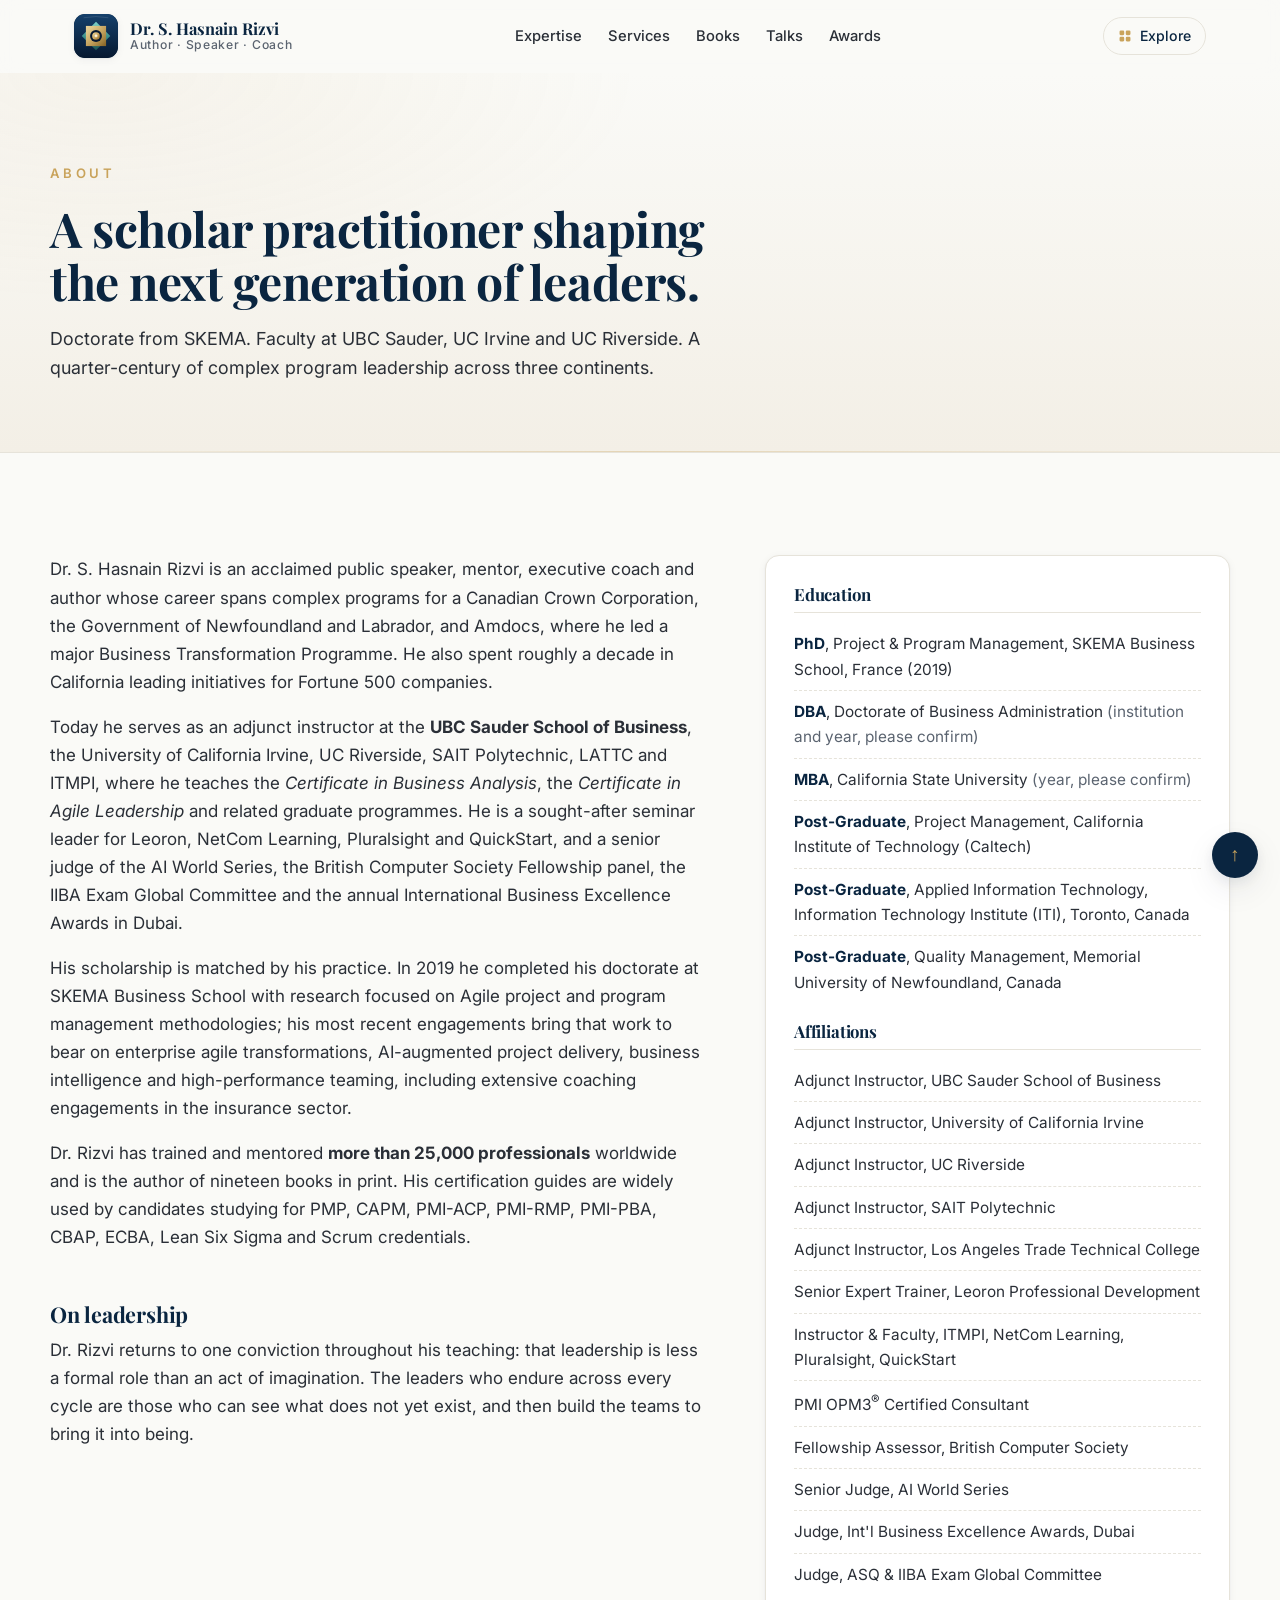
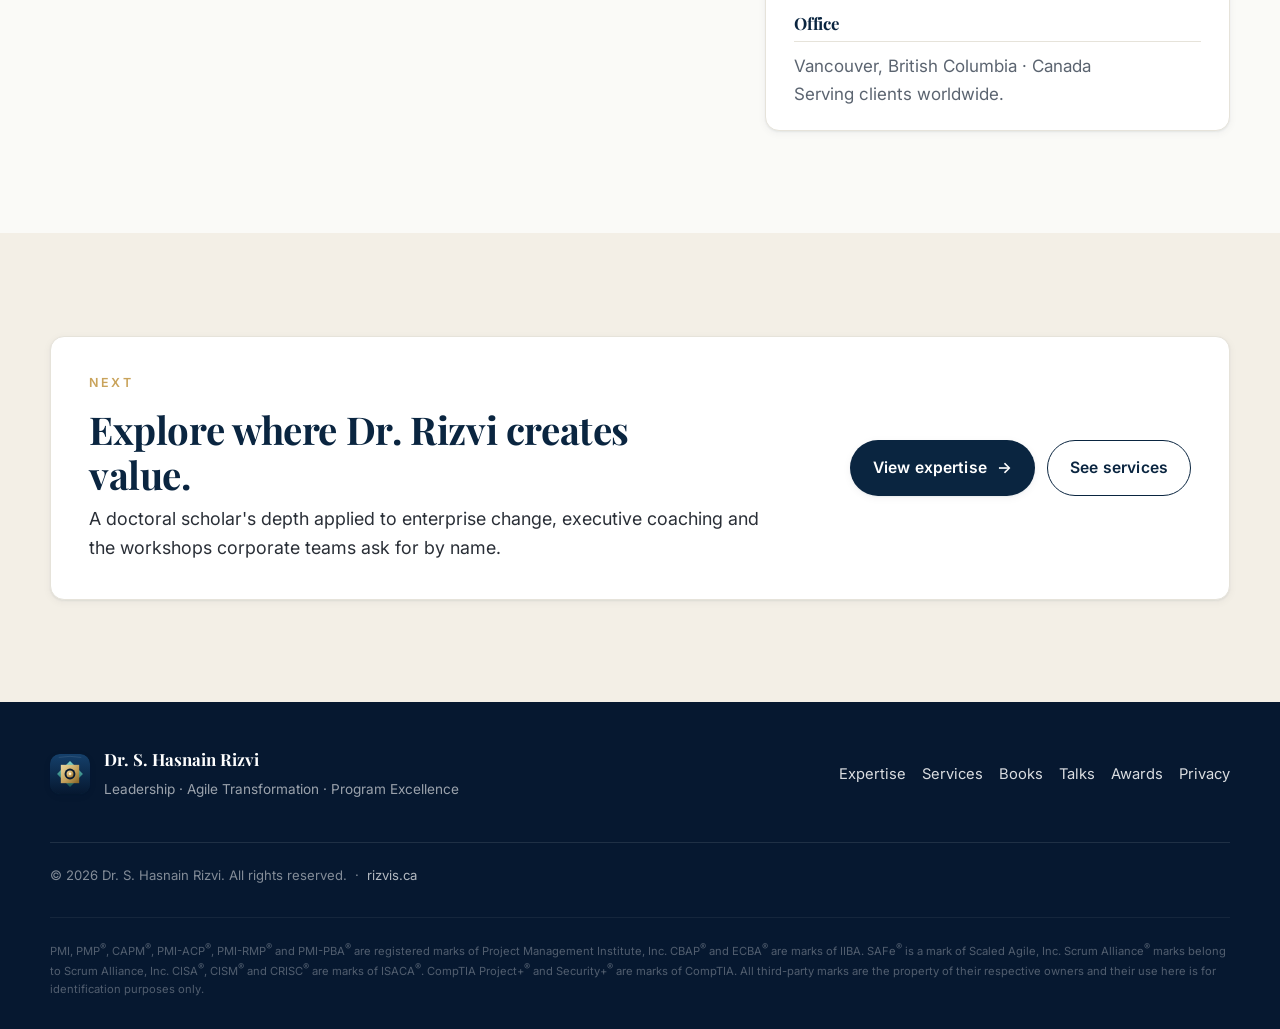
==== commit abf544d1: "Legal compliance audit round 2 — 8 critical fixes across 7 pages - CRITICAL: Remove 3 AI-generated f" ====
--- a/about.html
+++ b/about.html
@@ -99,10 +99,8 @@
         Scrum credentials.
       </p>
 
-      <h3 class="subhead">In conversation</h3>
-      <p>"Leadership isn't a job description; it is an act of imagination," Dr. Rizvi
-      tells his students. "The leaders who outlast every cycle are the ones who can
-      see what isn't there yet, and then teach their teams to build it."</p>
+      <h3 class="subhead">On leadership</h3>
+      <p>Dr. Rizvi returns to one conviction throughout his teaching: that leadership is less a formal role than an act of imagination. The leaders who endure across every cycle are those who can see what does not yet exist, and then build the teams to bring it into being.</p>
     </div>
 
     <aside class="col-right card">
@@ -169,6 +167,7 @@
       <a href="books.html">Books</a>
       <a href="talks.html">Talks</a>
       <a href="awards.html">Awards</a>
+      <a href="mailto:info@rizvis.ca?subject=Privacy%20enquiry">Privacy</a>
     </nav>
     <p class="footer__copy">© <span id="year">2026</span> Dr. S. Hasnain Rizvi. All rights reserved. &nbsp;·&nbsp; <a href="https://rizvis.ca/" target="_blank" rel="noopener">rizvis.ca</a></p>
     <p class="footer__copy" style="font-size:0.7rem;opacity:0.6;margin-top:6px;line-height:1.6;">PMI, PMP<sup>&reg;</sup>, CAPM<sup>&reg;</sup>, PMI-ACP<sup>&reg;</sup>, PMI-RMP<sup>&reg;</sup> and PMI-PBA<sup>&reg;</sup> are registered marks of Project Management Institute, Inc. CBAP<sup>&reg;</sup> and ECBA<sup>&reg;</sup> are marks of IIBA. SAFe<sup>&reg;</sup> is a mark of Scaled Agile, Inc. Scrum Alliance<sup>&reg;</sup> marks belong to Scrum Alliance, Inc. CISA<sup>&reg;</sup>, CISM<sup>&reg;</sup> and CRISC<sup>&reg;</sup> are marks of ISACA<sup>&reg;</sup>. CompTIA Project+<sup>&reg;</sup> and Security+<sup>&reg;</sup> are marks of CompTIA. All third-party marks are the property of their respective owners and their use here is for identification purposes only.</p>
